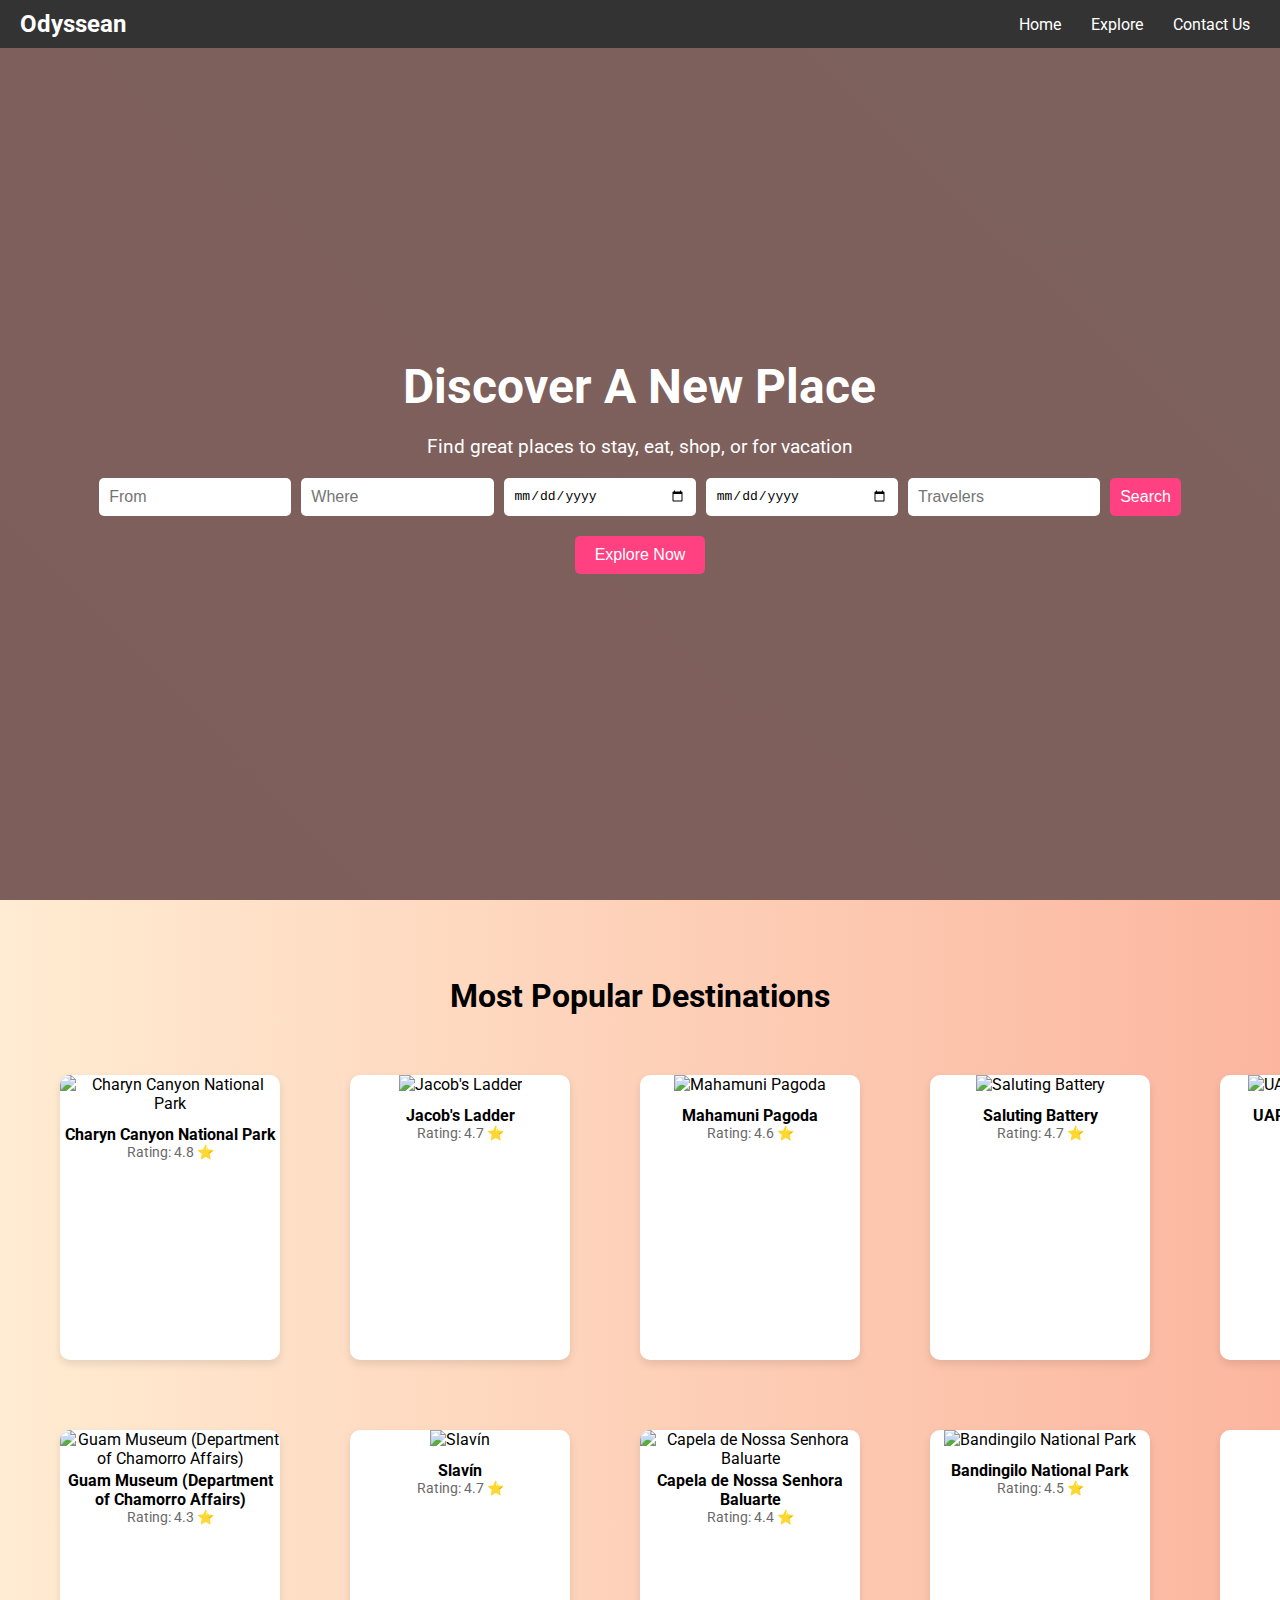
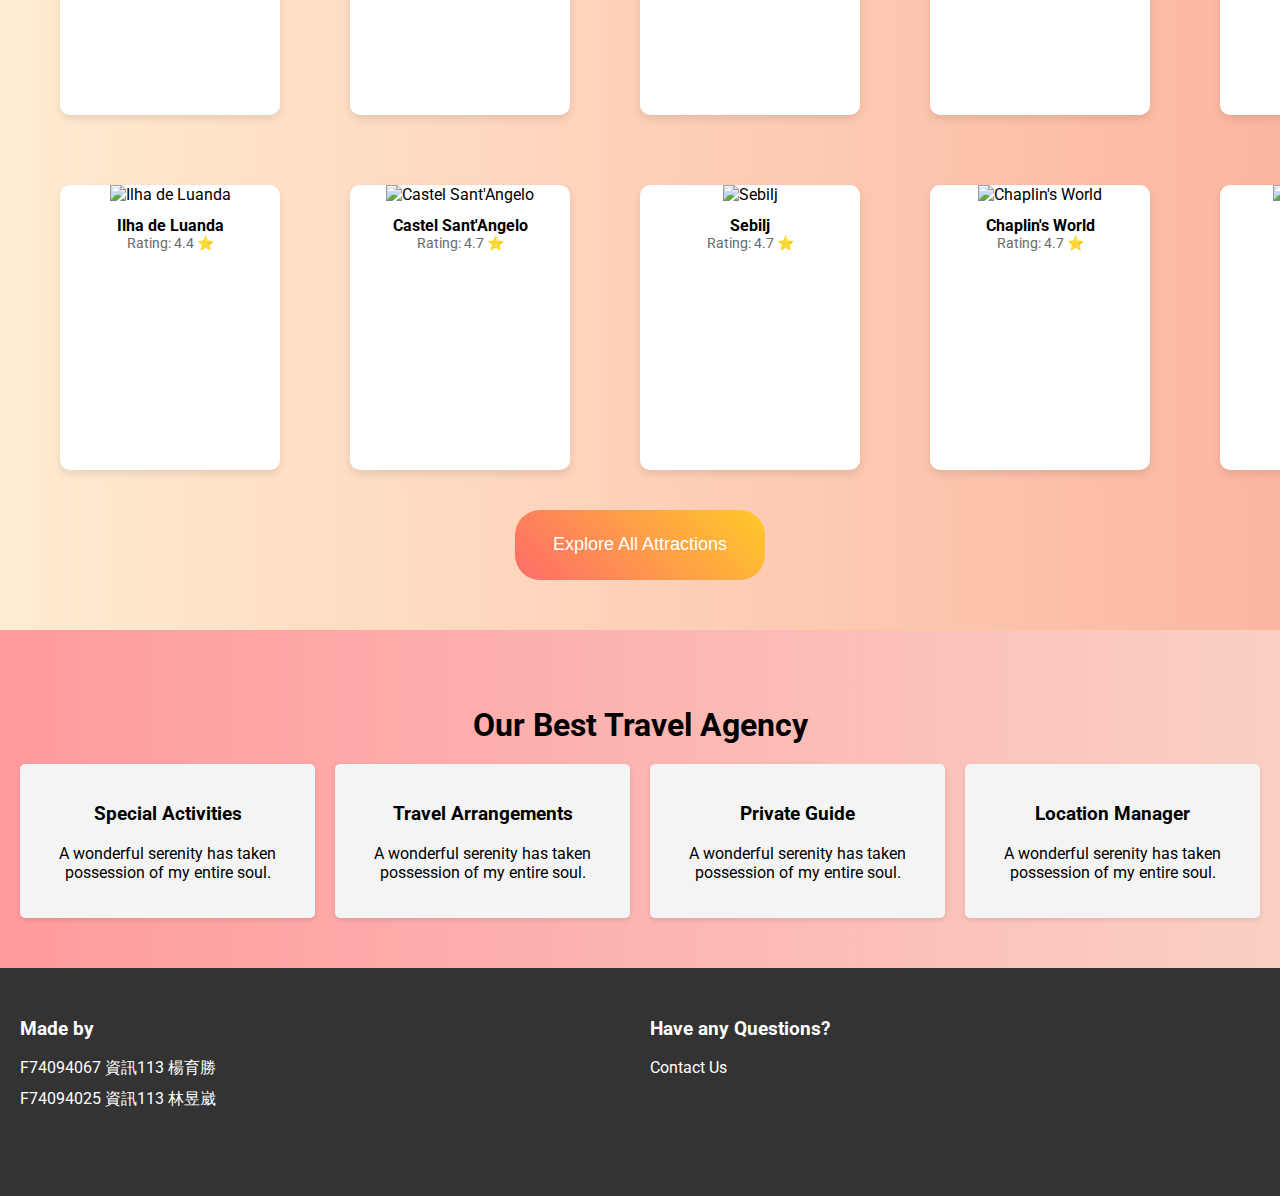
==== index.html @ 0c1cbe61 "docs: add earth.html" ====
<!DOCTYPE html>

<html lang="en">
    <head>
        <meta charset="UTF-8">
        <meta name="viewport" content="width=device-width, initial-scale=1.0">
        <title>Odyssean</title>
        <link rel="stylesheet" href="styles.css">
        <link href="https://fonts.googleapis.com/css2?family=Roboto:wght@400;700&display=swap" rel="stylesheet">
        <script src="data/attractions.js"></script>
    </head>
    <body>
        <!-- navigation bar -->
        <nav>
            <div class="logo">Odyssean</div>
            <ul>
                <li><a href="index.html">Home</a></li>
                <li><a href="explore.html">Explore</a></li>
                <li><a href="contact_us.html">Contact Us</a></li>
            </ul>
        </nav>

        <!-- hero -->
        <header class="hero" id="hero">
            <div class="hero-content">
                <h1>Discover A New Place</h1>
                <p id="quote">Find great places to stay, eat, shop, or for vacation</p>
                <div class="search-bar">
                    <input type="text" placeholder="From">
                    <input type="text" placeholder="Where">
                    <input type="date" placeholder="Check-in">
                    <input type="date" placeholder="Check-out">
                    <input type="number" placeholder="Travelers">
                    <button>Search</button>
                </div>
                <button class="cta-button">Explore Now</button>
            </div>
        </header>

        <!-- Most Popular Destinations -->
        <section id="popular-destinations" class="popular-destinations">
            <h2>Most Popular Destinations</h2>
            <table>
                <tr>
                    <td></td>
                    <td></td>
                    <td></td>
                    <td></td>
                    <td></td>
                </tr>
                <tr>
                    <td></td>
                    <td></td>
                    <td></td>
                    <td></td>
                    <td></td>
                </tr>
                <tr>
                    <td></td>
                    <td></td>
                    <td></td>
                    <td></td>
                    <td></td>
                </tr>
            </table>
            <button class="explore-button" onclick="window.location.href='earth.html'">Explore All Attractions</button>
        </section>

        <!-- 網站特色功能區 -->
        <section class="features">
            <h2>Our Best Travel Agency</h2>
            <div class="features-grid">
                <div class="feature">
                    <h3>Special Activities</h3>
                    <p>A wonderful serenity has taken possession of my entire soul.</p>
                </div>
                <div class="feature">
                    <h3>Travel Arrangements</h3>
                    <p>A wonderful serenity has taken possession of my entire soul.</p>
                </div>
                <div class="feature">
                    <h3>Private Guide</h3>
                    <p>A wonderful serenity has taken possession of my entire soul.</p>
                </div>
                <div class="feature">
                    <h3>Location Manager</h3>
                    <p>A wonderful serenity has taken possession of my entire soul.</p>
                </div>
            </div>
        </section>

        <!-- 頁尾 -->
        <footer>
            <div class="footer-grid">
                <div class="footer-section">
                    <h3>Made by</h3>
                    <ul>
                        <li>F74094067 資訊113 楊育勝</li>
                        <li>F74094025 資訊113 林昱崴</li>
                </div>
                <div class="footer-section">
                    <h3>Have any Questions?</h3>
                    <ul>
                        <li><a href="#">Contact Us</a></li>
                    </ul>
                </div>
            </div>
        </footer>

        <script src="app.js"></script>
    </body>
</html>
---- styles.css ----
body {
    font-family: 'Roboto', sans-serif;
    margin: 0;
    padding: 0;
    box-sizing: border-box;
    overflow-x: hidden;
    background: linear-gradient(45deg, #ff9a9e, #fad0c4);
    animation: gradient 3s ease infinite;
    background-size: 400% 400%;
}

nav {
    display: flex;
    justify-content: space-between;
    align-items: center;
    padding: 10px 20px;
    background-color: #333;
    position: fixed;
    width: 100%;
    top: 0;
    z-index: 1000;
    transition: background-color 0.3s, opacity 0.3s;
}

nav.scrolled {
    opacity: 0;
}

nav.scrolled.visible {
    opacity: 1;
}

nav .logo {
    color: #fff;
    font-size: 1.5em;
    font-weight: bold;
}

nav ul {
    padding-right: 50px;
    list-style: none;
    display: flex;
    gap: 20px;
    margin: 0;
}

nav ul li {
    padding-left: 10px; /* 新增的左邊內距 */
}

nav ul li a {
    color: #fff;
    text-decoration: none;
    transition: color 0.3s;
}

nav ul li a:hover {
    color: #ff4081;
}

nav .logo {
    color: #fff;
    font-size: 1.5em;
    font-weight: bold;
}

nav ul {
    list-style: none;
    display: flex;
    gap: 20px;
    margin: 0;
}

nav ul li {
    padding-left: 10px; /* 新增的左邊內距 */
}

nav ul li a {
    color: #fff;
    text-decoration: none;
    transition: color 0.3s;
}

nav ul li a:hover {
    color: #ff4081;
}

.hero {
    height: 100vh;
    display: flex;
    justify-content: center;
    align-items: center;
    text-align: center;
    color: #fff;
    position: relative;
    background: url('https://source.unsplash.com/1920x1080/?travel') no-repeat center center/cover;
    transition: opacity 0.5s;
}

.hero::before {
    content: '';
    position: absolute;
    top: 0;
    left: 0;
    width: 100%;
    height: 100%;
    background: rgba(0, 0, 0, 0.5);
}

.hero-content {
    position: relative;
    z-index: 1;
}

.hero h1 {
    font-size: 3em;
    margin-bottom: 10px;
    animation: fadeInDown 1s;
}

.hero p {
    font-size: 1.2em;
    margin-bottom: 20px;
    animation: fadeInDown 1.5s;
}

.search-bar {
    display: flex;
    gap: 10px;
    flex-wrap: wrap;
    justify-content: center;
    animation: fadeInUp 2s;
}

.search-bar input, .search-bar button {
    padding: 10px;
    font-size: 1em;
    border: none;
    border-radius: 5px;
}

.search-bar input {
    flex: 1;
    min-width: 120px;
}

.search-bar button {
    background-color: #ff4081;
    color: #fff;
    cursor: pointer;
}

.search-bar button:hover {
    background-color: #e03570;
}

.cta-button {
    padding: 10px 20px;
    font-size: 1em;
    background-color: #ff4081;
    color: #fff;
    border: none;
    border-radius: 5px;
    cursor: pointer;
    margin-top: 20px;
    animation: fadeInUp 2s;
}

.cta-button:hover {
    background-color: #e03570;
}

/* Start of popular-destinations */
.popular-destinations {
    padding: 50px 20px;
    text-align: center;
    background: linear-gradient(to right, #ffecd2 0%, #fcb69f 100%);
    animation: fadeInUp 2s;
}

.popular-destinations h2 {
    font-size: 2em;
    margin-bottom: 20px;
}

.destinations-grid {
    display: grid;
    grid-template-columns: repeat(auto-fit, minmax(300px, 1fr));
    gap: 20px;
}

.popular-destinations table {
    margin-left: auto;
    margin-right: auto;
    width: 80%;
    border-collapse: separate;
    border-spacing: 10px;
}
.popular-destinations th, td {
    padding: 30px;
}
.card {
    width: 220px;
    height: 285px;
    background-color: #fff;
    border-radius: 10px;
    overflow: hidden;
    box-shadow: 0 4px 8px rgba(0,0,0,0.1);
    transition: transform 0.2s;
}
.card:hover {
    transform: translateY(-5px);
}
.card img {
    width: 220px;
    height: 220px;
    object-fit: cover;
}
.card-body {
    text-align: center;
    height: 60px;
    display: flex;
    flex-direction: column;
    justify-content: center;
}
.card-title {
    font-size: 16px;
    font-weight: bold;
    overflow: hidden;
}
.card-score {
    font-size: 14px;
    color: #696969;
}

.explore-button {
    background: linear-gradient(45deg, #ff6b6b, #ffca28);
    height: 70px;
    width: 250px;
    color: white;
    padding: 10px 20px;
    font-size: 18px;
    border: none;
    border-radius: 25px;
    cursor: pointer;
    transition: background 0.3s ease-in-out;
}

.explore-button:hover {
    background: linear-gradient(45deg, #ff6b6b, #ffca28);
    transform: scale(1.1);
}

/* End of popular-destinations */

.features {
    padding: 50px 20px;
    text-align: center;
    background: linear-gradient(to right, #ff9a9e 0%, #fad0c4 100%);
    animation: fadeInUp 2s;
}

.features h2 {
    font-size: 2em;
    margin-bottom: 20px;
}

.features-grid {
    display: grid;
    grid-template-columns: repeat(auto-fit, minmax(250px, 1fr));
    gap: 20px;
}

.feature {
    padding: 20px;
    background: #f4f4f4;
    border-radius: 5px;
    box-shadow: 0 2px 5px rgba(0, 0, 0, 0.1);
}

footer {
    padding: 50px 20px;
    background-color: #333;
    color: #fff;
    text-align: center;
}

.footer-grid {
    display: grid;
    grid-template-columns: repeat(auto-fit, minmax(200px, 1fr));
    gap: 20px;
    margin-bottom: 20px;
}

.footer-section {
    text-align: left;
}

.footer-section h3 {
    margin-top: 0;
}

.footer-section ul {
    list-style: none;
    padding: 0;
}

.footer-section ul li {
    margin: 10px 0;
}

.footer-section ul li a {
    color: #fff;
    text-decoration: none;
}

.footer-section ul li a:hover {
    text-decoration: underline;
}

@keyframes fadeInDown {
    from {
        opacity: 0;
        transform: translateY(-20px);
    }
    to {
        opacity: 1;
        transform: translateY(0);
    }
}

@keyframes fadeInUp {
    from {
        opacity: 0;
        transform: translateY(20px);
    }
    to {
        opacity: 1;
        transform: translateY(0);
    }
}
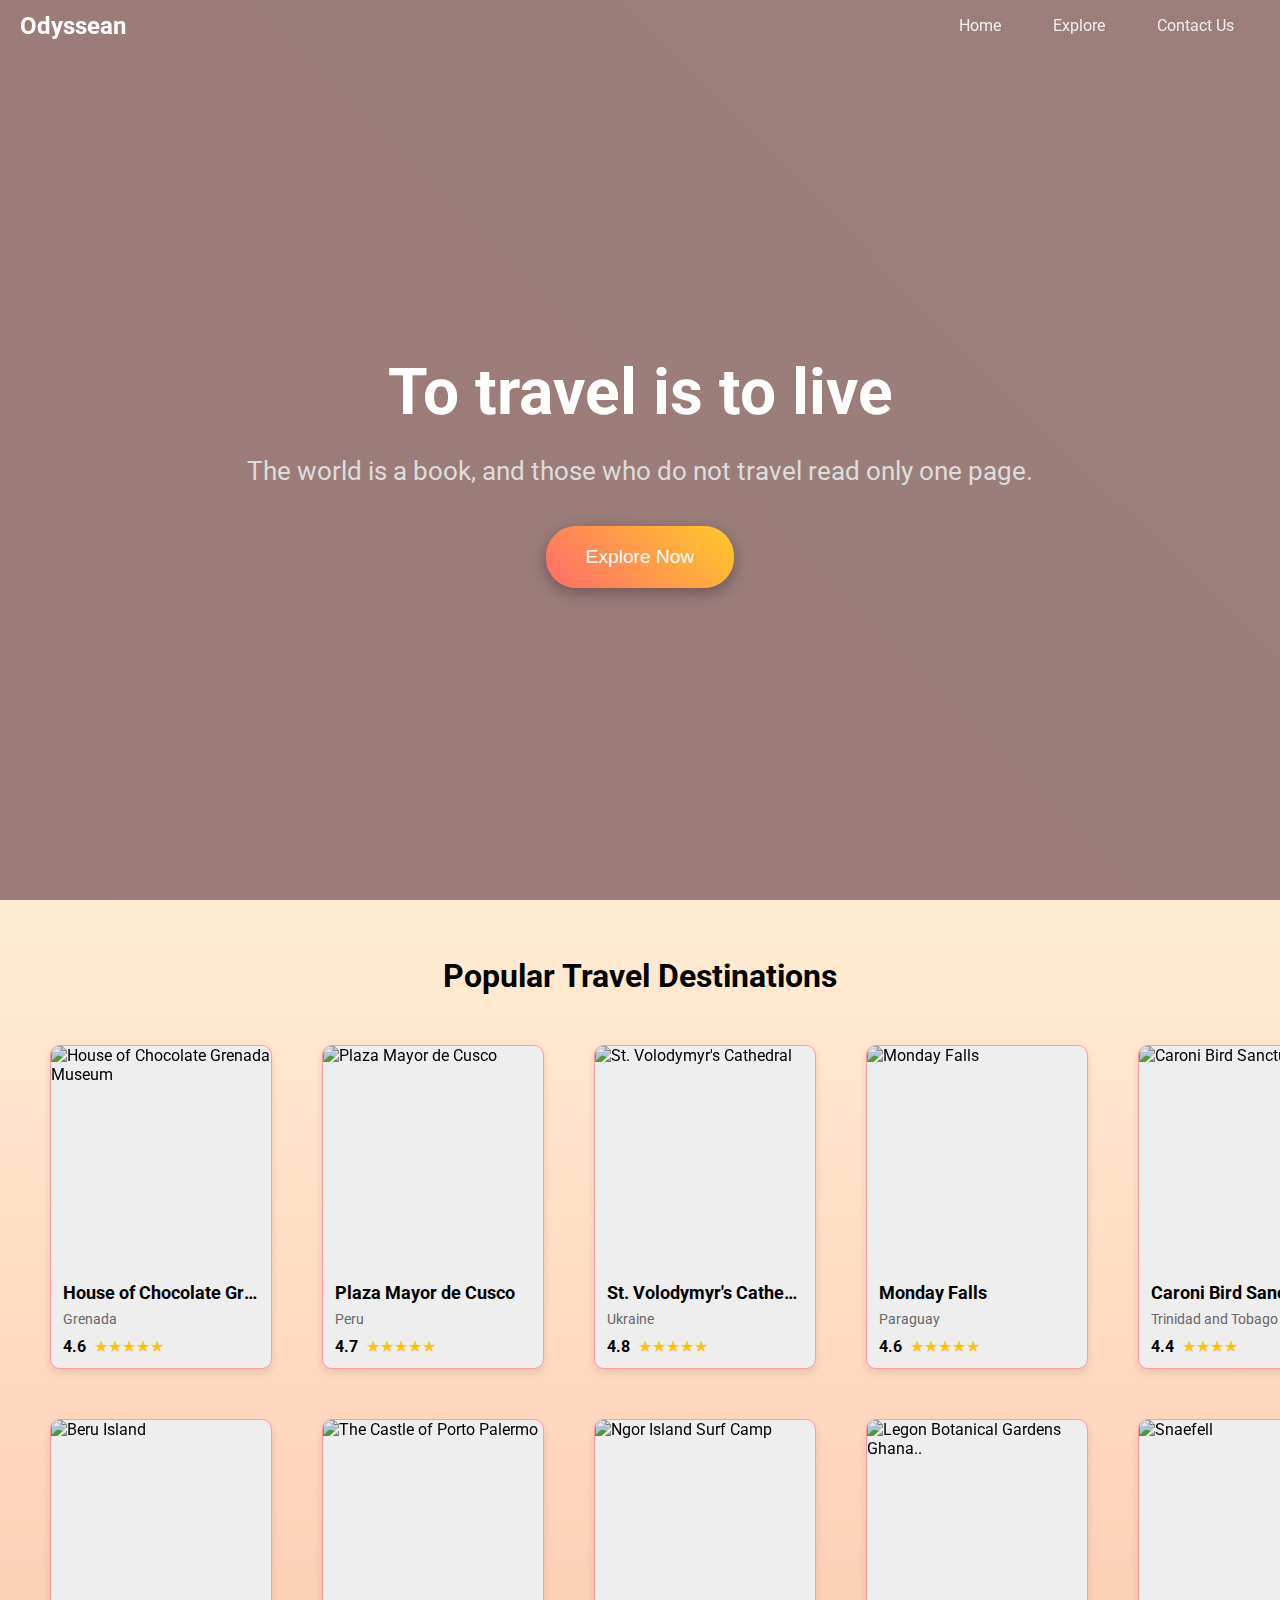
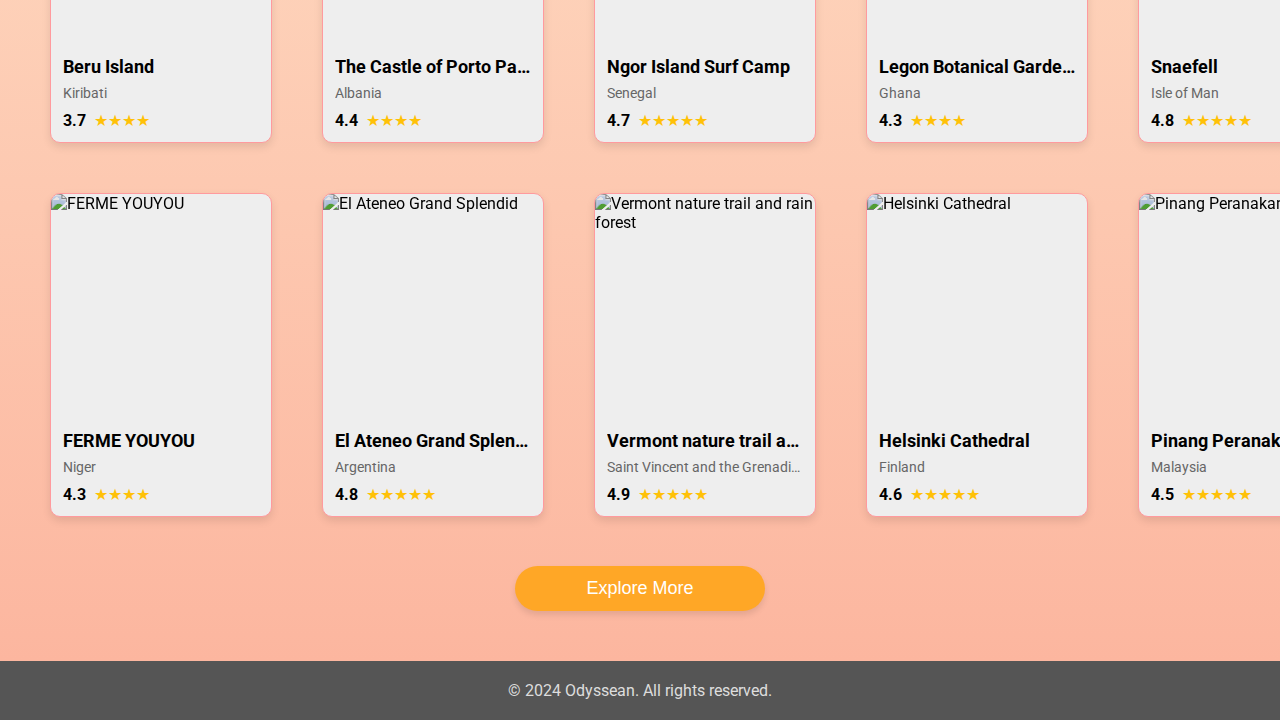
==== commit b5253275: "feat: custom changes" ====
--- a/index.html
+++ b/index.html
@@ -5,14 +5,15 @@
         <meta charset="UTF-8">
         <meta name="viewport" content="width=device-width, initial-scale=1.0">
         <title>Odyssean</title>
-        <link rel="stylesheet" href="styles.css">
+        <link rel="stylesheet" href="index_styles.css">
         <link href="https://fonts.googleapis.com/css2?family=Roboto:wght@400;700&display=swap" rel="stylesheet">
+        <!-- Load the attractions of each country -->
         <script src="data/attractions.js"></script>
     </head>
     <body>
         <!-- navigation bar -->
         <nav>
-            <div class="logo">Odyssean</div>
+            <a href="index.html" class="logo"> Odyssean</a>
             <ul>
                 <li><a href="index.html">Home</a></li>
                 <li><a href="explore.html">Explore</a></li>
@@ -23,23 +24,15 @@
         <!-- hero -->
         <header class="hero" id="hero">
             <div class="hero-content">
-                <h1>Discover A New Place</h1>
+                <h1 id="hero-text">To travel is to live</h1>
                 <p id="quote">Find great places to stay, eat, shop, or for vacation</p>
-                <div class="search-bar">
-                    <input type="text" placeholder="From">
-                    <input type="text" placeholder="Where">
-                    <input type="date" placeholder="Check-in">
-                    <input type="date" placeholder="Check-out">
-                    <input type="number" placeholder="Travelers">
-                    <button>Search</button>
-                </div>
                 <button class="cta-button">Explore Now</button>
             </div>
         </header>
 
-        <!-- Most Popular Destinations -->
+        <!-- Popular Travel Destinations -->
         <section id="popular-destinations" class="popular-destinations">
-            <h2>Most Popular Destinations</h2>
+            <h2>Popular Travel Destinations</h2>
             <table>
                 <tr>
                     <td></td>
@@ -63,11 +56,12 @@
                     <td></td>
                 </tr>
             </table>
-            <button class="explore-button" onclick="window.location.href='earth.html'">Explore All Attractions</button>
+            <br>
+            <button class="explore-button" onclick="window.location.href='earth.html'">Explore More</button>
         </section>
 
-        <!-- 網站特色功能區 -->
-        <section class="features">
+        <!-- Features -->
+        <!-- <section class="features">
             <h2>Our Best Travel Agency</h2>
             <div class="features-grid">
                 <div class="feature">
@@ -87,26 +81,12 @@
                     <p>A wonderful serenity has taken possession of my entire soul.</p>
                 </div>
             </div>
-        </section>
+        </section> -->
 
-        <!-- 頁尾 -->
+        <!-- footer -->
         <footer>
-            <div class="footer-grid">
-                <div class="footer-section">
-                    <h3>Made by</h3>
-                    <ul>
-                        <li>F74094067 資訊113 楊育勝</li>
-                        <li>F74094025 資訊113 林昱崴</li>
-                </div>
-                <div class="footer-section">
-                    <h3>Have any Questions?</h3>
-                    <ul>
-                        <li><a href="#">Contact Us</a></li>
-                    </ul>
-                </div>
-            </div>
+            <p>&copy; 2024 Odyssean. All rights reserved.</p>
         </footer>
-
-        <script src="app.js"></script>
+        <script src="index_scripts.js"></script>
     </body>
 </html>
--- a/index_styles.css
+++ b/index_styles.css
@@ -0,0 +1,299 @@
+body {
+    font-family: 'Roboto', sans-serif;
+    margin: 0;
+    padding: 0;
+    box-sizing: border-box;
+    /* overflow-x: auto; */
+    background: linear-gradient(45deg, #ff9a9e, #fad0c4);
+    animation: gradient 3s ease infinite;
+    background-size: 400% 400%;
+}
+
+/* Navagation bar */
+nav {
+    display: flex;
+    justify-content: space-between;
+    align-items: center;
+    padding: 8px 20px;
+    background-color: transparent;
+    position: fixed;
+    width: 100%;
+    top: 0;
+    z-index: 1000;
+}
+nav.scrolled {
+    background-color: #444;
+    opacity: 0.9;
+}
+nav .logo {
+    color: #FFF;
+    font-size: 1.5em;
+    font-weight: bold;
+    text-decoration: none;
+}
+nav ul {
+    padding-right: 50px;
+    list-style: none;
+    display: flex;
+    gap: 20px;
+    margin: 0;
+}
+nav ul li {
+    position: relative;
+    display: flex;
+    align-items: center;
+}
+nav ul li a {
+    color: #eee;
+    text-decoration: none;
+    transition: color 0.3s;
+    padding: 8px 16px;
+    flex: 1;
+}
+nav ul li a::before {
+    content: "";
+    position: absolute;
+    top: 0; left: 0; right: 0; bottom: 0;
+    height: 100%;
+    background-color: rgba(255, 255, 255, 0.2);
+    border-radius: 20px;
+    opacity: 0;
+    transition: opacity 0.3s;
+}
+nav ul li a:hover::before {
+    opacity: 1;
+}
+
+
+/* Hero view */
+.hero {
+    height: 100vh;
+    display: flex;
+    justify-content: center;
+    align-items: center;
+    text-align: center;
+    color: #fff;
+    position: relative;
+    background: url('https://source.unsplash.com/1920x1080/?travel') no-repeat center center/cover;
+    transition: opacity 0.5s;
+}
+.hero::before {
+    content: '';
+    position: absolute;
+    top: 0; left: 0; width: 100%; height: 100%;
+    background: rgba(60, 60, 60, 0.5);
+}
+.hero-content {
+    position: relative;
+    z-index: 1;
+}
+.hero h1 {
+    color: #fff;
+    font-size: 4em;
+    margin-bottom: 10px;
+    animation: fadeInDown 1s;
+}
+.hero p {
+    color: #ddd;
+    font-size: 1.6em;
+    margin-bottom: 20px;
+    animation: fadeInDown 1.5s;
+}
+.cta-button {
+    padding: 20px 40px;
+    font-size: 1.2em;
+    background: linear-gradient(45deg, #ff6b6b, #ffca28);
+    color: #fff;
+    border: none;
+    border-radius: 30px;
+    cursor: pointer;
+    margin-top: 20px;
+    animation: fadeInUp 2s;
+    box-shadow: 0 5px 15px rgba(0, 0, 0, 0.3);
+    transition: transform 0.3s;
+}
+.cta-button:hover {
+    transform: translateY(-5px);
+    box-shadow: 0 10px 20px rgba(0, 0, 0, 0.4);
+}
+
+
+
+/* Start of popular-destinations */
+.popular-destinations {
+    padding: 30px 20px 50px;
+    text-align: center;
+    background: linear-gradient(to bottom, #ffecd2 0%, #fcb69f 100%);
+    animation: fadeInUp 2s;
+}
+.popular-destinations h2 {
+    font-size: 2em;
+    margin-bottom: 20px;
+}
+.popular-destinations table {
+    margin-left: auto;
+    margin-right: auto;
+    width: 80%;
+    border-collapse: separate;
+    border-spacing: 10px;
+    text-align: left;
+}
+.popular-destinations th, td {
+    padding: 20px;
+}
+
+
+/* card */
+.card {
+    width: 220px;
+    background-color: #eeeeee;
+    border: 1px solid #ff9a9e;
+    border-radius: 10px;
+    box-shadow: 0 4px 8px rgba(0,0,0,0.1);
+    transition: transform 0.2s, box-shadow 0.2s;
+    overflow: hidden;
+}
+.card:hover img {
+    filter: brightness(110%);
+}
+.card:hover {
+    transform: scale(1.05);
+    box-shadow: 0 8px 16px rgba(0,0,0,0.2);
+}
+.card-image {
+  position: relative;
+  padding-bottom: 100%;
+  height: 0;
+  overflow: hidden;
+}
+.card-image img {
+    position: absolute;
+    top: 0; left: 0;
+    width: 100%;
+    height: 100%;
+    object-fit: cover;
+    filter: brightness(90%);
+    transition: filter 0.2s;
+}
+.card-content {
+    padding: 12px;
+    margin: 0;
+    height: calc(400px - 60% - 24px);
+    display: flex;
+    flex-direction: column;
+}
+.card-title {
+  font-size: 18px;
+  font-weight: bold;
+  margin: 4px 0px;
+  white-space: nowrap;
+  overflow: hidden;
+  text-overflow: ellipsis;
+}
+.card-location {
+  font-size: 14px;
+  color: #666;
+  margin: 4px 0px 10px;
+  white-space: nowrap;
+  overflow: hidden;
+  text-overflow: ellipsis;
+}
+.card-rating {
+  display: flex;
+  align-items: center;
+}
+.rating-score {
+  font-size: 16px;
+  font-weight: bold;
+  margin-right: 8px;
+}
+.rating-stars {
+  font-size: 16px;
+  color: #ffc107;
+}
+
+.explore-button {
+    background: #ffa726;
+    height: 45px;
+    width: 250px;
+    color: white;
+    padding: 10px 20px;
+    font-size: 18px;
+    border: none;
+    border-radius: 30px;
+    cursor: pointer;
+    box-shadow: 0 4px 6px rgba(0, 0, 0, 0.1);
+    transition: background 0.3s ease-in-out, box-shadow 0.3s ease-in-out, transform 0.3s ease-in-out;
+}
+.explore-button:hover {
+    background: #ff7043;
+    box-shadow: 0 8px 12px rgba(0, 0, 0, 0.2);
+    transform: translateY(-3px);
+}
+
+/* end of popular-destinations */
+
+
+
+.features {
+    padding: 50px 20px;
+    text-align: center;
+    background: linear-gradient(to right, #ff9a9e 0%, #fad0c4 100%);
+    animation: fadeInUp 2s;
+}
+
+.features h2 {
+    font-size: 2em;
+    margin-bottom: 20px;
+}
+
+.features-grid {
+    display: grid;
+    grid-template-columns: repeat(auto-fit, minmax(250px, 1fr));
+    gap: 20px;
+}
+
+.feature {
+    padding: 20px;
+    background: #f4f4f4;
+    border-radius: 5px;
+    box-shadow: 0 2px 5px rgba(0, 0, 0, 0.1);
+}
+
+footer {
+    text-align: center;
+    padding: 20px;
+    background: #555;
+    /* width: 100%; */
+    bottom: 0;
+}
+
+footer p {
+    margin: 0;
+    font-size: 1em;
+    color: #ddd;
+}
+
+
+/* Animation */
+@keyframes fadeInDown {
+    from {
+        opacity: 0;
+        transform: translateY(-20px);
+    }
+    to {
+        opacity: 1;
+        transform: translateY(0);
+    }
+}
+
+@keyframes fadeInUp {
+    from {
+        opacity: 0;
+        transform: translateY(20px);
+    }
+    to {
+        opacity: 1;
+        transform: translateY(0);
+    }
+}
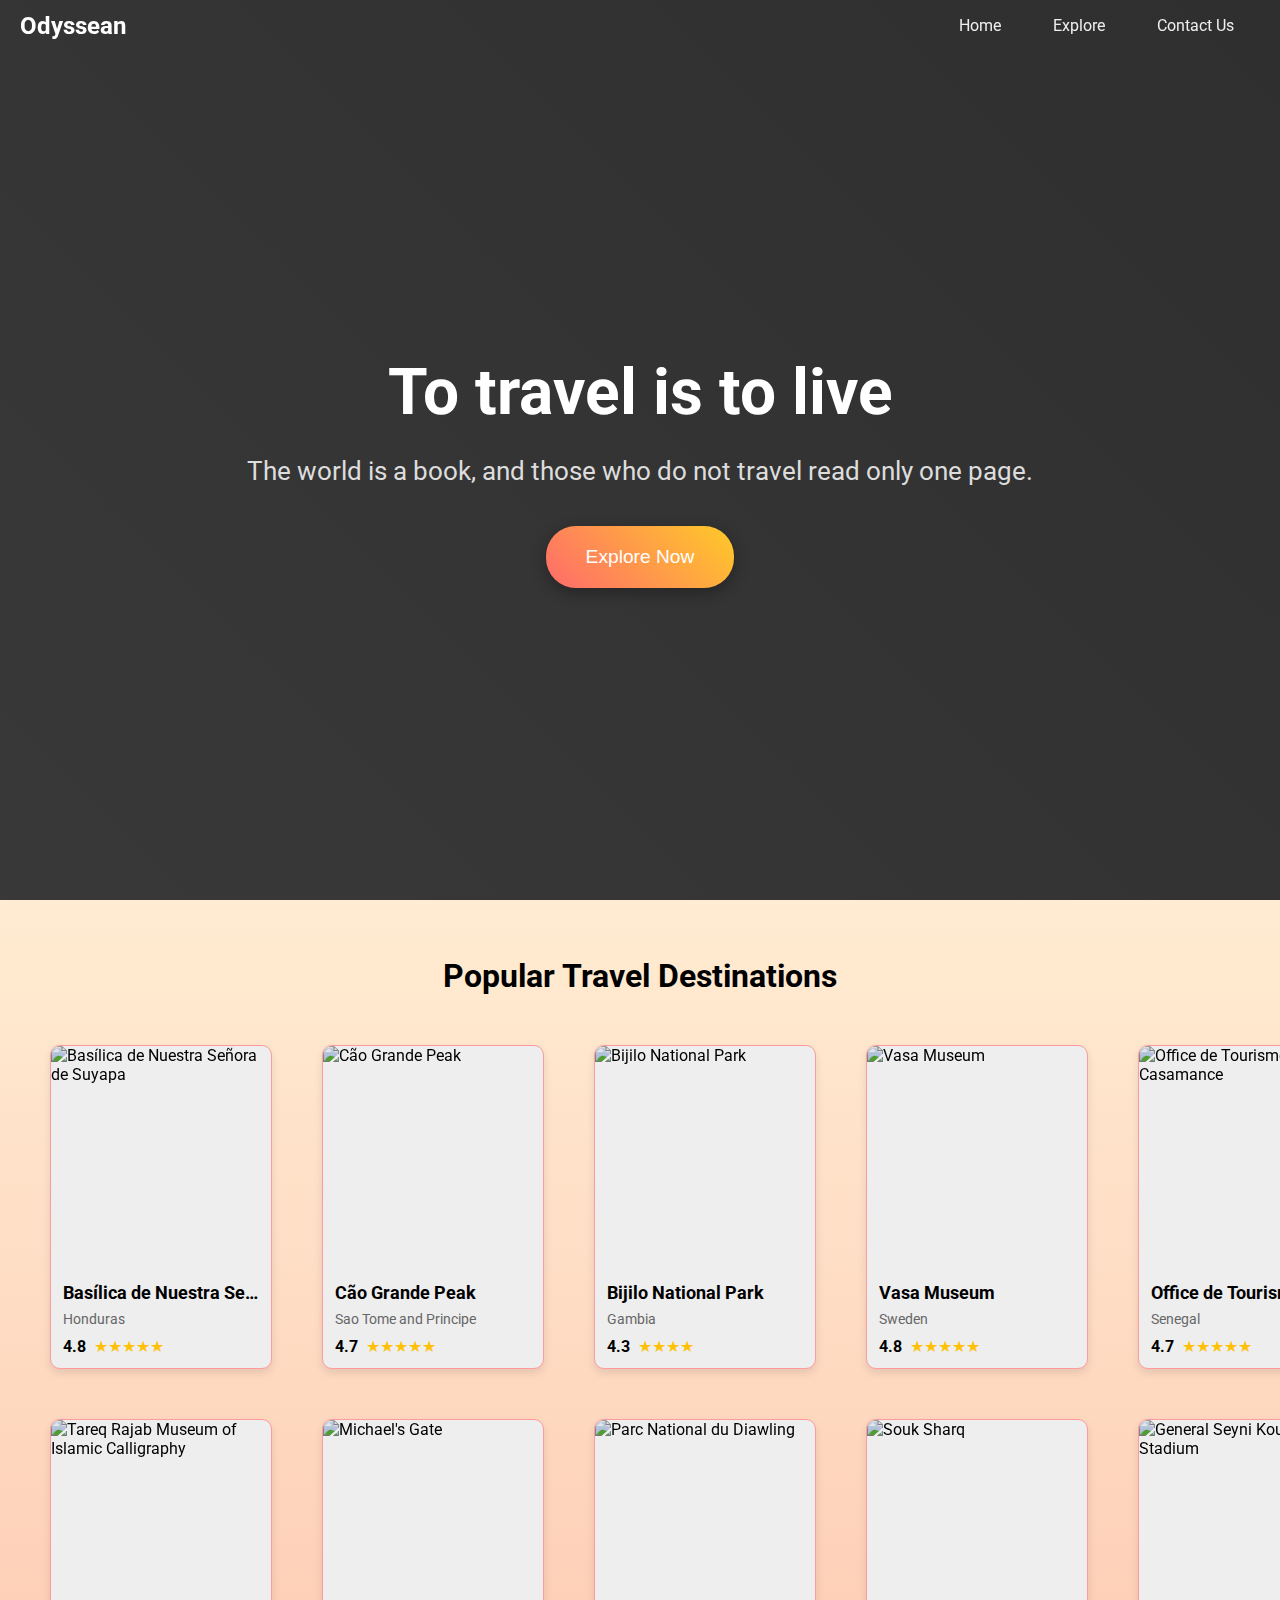
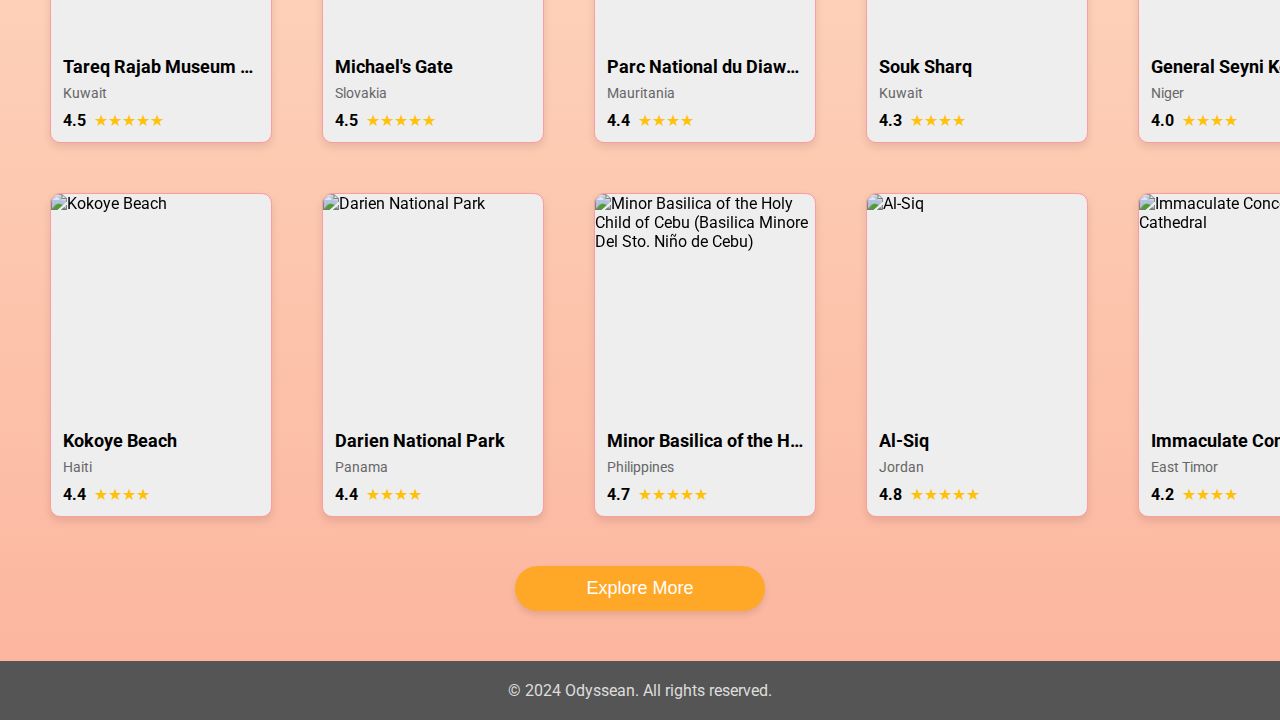
==== commit b18c6d47: "feat: update" ====
--- a/index.html
+++ b/index.html
@@ -5,88 +5,77 @@
         <meta charset="UTF-8">
         <meta name="viewport" content="width=device-width, initial-scale=1.0">
         <title>Odyssean</title>
-        <link rel="stylesheet" href="index_styles.css">
+        <link rel="stylesheet" href="css/hero_view.css">
+        <link rel="stylesheet" href="css/card.css">
+        <link rel="stylesheet" href="css/index_styles.css">
         <link href="https://fonts.googleapis.com/css2?family=Roboto:wght@400;700&display=swap" rel="stylesheet">
         <!-- Load the attractions of each country -->
         <script src="data/attractions.js"></script>
     </head>
     <body>
-        <!-- navigation bar -->
-        <nav>
-            <a href="index.html" class="logo"> Odyssean</a>
-            <ul>
-                <li><a href="index.html">Home</a></li>
-                <li><a href="explore.html">Explore</a></li>
-                <li><a href="contact_us.html">Contact Us</a></li>
-            </ul>
-        </nav>
+        <div id="page-container">
+            <!-- navigation bar -->
+            <nav>
+                <a href="index.html" class="logo"> Odyssean</a>
+                <ul>
+                    <li><a href="index.html">Home</a></li>
+                    <li><a href="explore.html">Explore</a></li>
+                    <li><a href="contact_us.html">Contact Us</a></li>
+                </ul>
+            </nav>
 
-        <!-- hero -->
-        <header class="hero" id="hero">
-            <div class="hero-content">
-                <h1 id="hero-text">To travel is to live</h1>
-                <p id="quote">Find great places to stay, eat, shop, or for vacation</p>
-                <button class="cta-button">Explore Now</button>
-            </div>
-        </header>
+            <!-- hero -->
+            <header class="hero" id="hero">
+                <div class="hero-content">
+                    <h1 id="hero-text">To travel is to live</h1>
+                    <p id="quote">Find great places to stay, eat, shop, or for vacation</p>
+                    <button class="cta-button" onclick="window.location.href='explore.html'">
+                        Explore Now
+                    </button>
+                </div>
+            </header>
 
-        <!-- Popular Travel Destinations -->
-        <section id="popular-destinations" class="popular-destinations">
-            <h2>Popular Travel Destinations</h2>
-            <table>
-                <tr>
-                    <td></td>
-                    <td></td>
-                    <td></td>
-                    <td></td>
-                    <td></td>
-                </tr>
-                <tr>
-                    <td></td>
-                    <td></td>
-                    <td></td>
-                    <td></td>
-                    <td></td>
-                </tr>
-                <tr>
-                    <td></td>
-                    <td></td>
-                    <td></td>
-                    <td></td>
-                    <td></td>
-                </tr>
-            </table>
-            <br>
-            <button class="explore-button" onclick="window.location.href='earth.html'">Explore More</button>
-        </section>
+            <!-- Popular Travel Destinations -->
+            <section id="popular-destinations" class="popular-destinations">
+                <div>
+                    <h2>Popular Travel Destinations</h2>
+                    <table>
+                        <tr>
+                            <td></td>
+                            <td></td>
+                            <td></td>
+                            <td></td>
+                            <td></td>
+                        </tr>
+                        <tr>
+                            <td></td>
+                            <td></td>
+                            <td></td>
+                            <td></td>
+                            <td></td>
+                        </tr>
+                        <tr>
+                            <td></td>
+                            <td></td>
+                            <td></td>
+                            <td></td>
+                            <td></td>
+                        </tr>
+                    </table>
+                    <br>
+                    <button class="explore-button" onclick="window.location.href='explore.html'">
+                        Explore More
+                    </button>
+                </div>
+            </section>
 
-        <!-- Features -->
-        <!-- <section class="features">
-            <h2>Our Best Travel Agency</h2>
-            <div class="features-grid">
-                <div class="feature">
-                    <h3>Special Activities</h3>
-                    <p>A wonderful serenity has taken possession of my entire soul.</p>
-                </div>
-                <div class="feature">
-                    <h3>Travel Arrangements</h3>
-                    <p>A wonderful serenity has taken possession of my entire soul.</p>
-                </div>
-                <div class="feature">
-                    <h3>Private Guide</h3>
-                    <p>A wonderful serenity has taken possession of my entire soul.</p>
-                </div>
-                <div class="feature">
-                    <h3>Location Manager</h3>
-                    <p>A wonderful serenity has taken possession of my entire soul.</p>
-                </div>
-            </div>
-        </section> -->
+            <!-- footer -->
+            <footer>
+                <p>&copy; 2024 Odyssean. All rights reserved.</p>
+            </footer>
+        </div>
 
-        <!-- footer -->
-        <footer>
-            <p>&copy; 2024 Odyssean. All rights reserved.</p>
-        </footer>
-        <script src="index_scripts.js"></script>
+
+        <script src="javascript/index_scripts.js"></script>
     </body>
 </html>
--- a/css/hero_view.css
+++ b/css/hero_view.css
@@ -0,0 +1,100 @@
+body {
+    font-family: 'Roboto', sans-serif;
+    margin: 0;
+    padding: 0;
+    box-sizing: border-box;
+    background: linear-gradient(45deg, gray, black);
+    animation: gradient 3s ease infinite;
+    background-size: 400% 400%;
+}
+
+
+/* Navagation bar */
+nav {
+    display: flex;
+    justify-content: space-between;
+    align-items: center;
+    padding: 8px 20px;
+    background-color: transparent;
+    position: fixed;
+    width: 100%;
+    top: 0;
+    z-index: 1000;
+}
+nav.scrolled {
+    background-color: #444;
+    opacity: 0.9;
+}
+nav .logo {
+    color: #FFF;
+    font-size: 1.5em;
+    font-weight: bold;
+    text-decoration: none;
+}
+nav ul {
+    padding-right: 50px;
+    list-style: none;
+    display: flex;
+    gap: 20px;
+    margin: 0;
+}
+nav ul li {
+    position: relative;
+    display: flex;
+    align-items: center;
+}
+nav ul li a {
+    color: #eee;
+    text-decoration: none;
+    transition: color 0.3s;
+    padding: 8px 16px;
+    flex: 1;
+}
+nav ul li a::before {
+    content: "";
+    position: absolute;
+    top: 0; left: 0; right: 0; bottom: 0;
+    height: 100%;
+    background-color: rgba(255, 255, 255, 0.2);
+    border-radius: 20px;
+    opacity: 0;
+    transition: opacity 0.3s;
+}
+nav ul li a:hover::before {
+    opacity: 1;
+}
+
+
+/* Hero view */
+.hero {
+    height: 100vh;
+    display: flex;
+    justify-content: center;
+    align-items: center;
+    text-align: center;
+    color: #fff;
+    position: relative;
+    background: url('https://source.unsplash.com/1920x1080/?travel') no-repeat center center/cover;
+    transition: opacity 0.5s;
+}
+.hero::before {
+    content: '';
+    position: absolute;
+    top: 0; left: 0; width: 100%; height: 100%;
+    background: rgba(60, 60, 60, 0.5);
+}
+.hero-content {
+    position: relative;
+    z-index: 1;
+}
+
+
+/* Animation keyframes */
+@keyframes fadeInOutDelay {
+    0% { opacity: 0; }
+    20% { opacity: 0; }
+    100% { opacity: 1; }
+}
+#page-container {
+    animation: fadeInOutDelay 1s ease-in-out;
+}--- a/css/card.css
+++ b/css/card.css
@@ -0,0 +1,68 @@
+/* card */
+.card {
+    width: 220px;
+    background-color: #eeeeee;
+    border: 1px solid #ff9a9e;
+    border-radius: 10px;
+    box-shadow: 0 4px 8px rgba(0,0,0,0.1);
+    transition: transform 0.2s, box-shadow 0.2s;
+    overflow: hidden;
+}
+.card:hover img {
+    filter: brightness(110%);
+}
+.card:hover {
+    transform: scale(1.05);
+    box-shadow: 0 8px 16px rgba(0,0,0,0.2);
+}
+.card-image {
+    position: relative;
+    padding-bottom: 100%;
+    height: 0;
+    overflow: hidden;
+}
+.card-image img {
+    position: absolute;
+    top: 0; left: 0;
+    width: 100%;
+    height: 100%;
+    object-fit: cover;
+    filter: brightness(90%);
+    transition: filter 0.2s;
+}
+.card-content {
+    padding: 12px;
+    margin: 0;
+    height: calc(400px - 60% - 24px);
+    display: flex;
+    flex-direction: column;
+}
+.card-title {
+    font-size: 18px;
+    font-weight: bold;
+    margin: 4px 0px;
+    white-space: nowrap;
+    overflow: hidden;
+    text-overflow: ellipsis;
+}
+.card-location {
+    font-size: 14px;
+    color: #666;
+    margin: 4px 0px 10px;
+    white-space: nowrap;
+    overflow: hidden;
+    text-overflow: ellipsis;
+}
+.card-rating {
+    display: flex;
+    align-items: center;
+}
+.rating-score {
+    font-size: 16px;
+    font-weight: bold;
+    margin-right: 8px;
+}
+.rating-stars {
+    font-size: 16px;
+    color: #ffc107;
+}--- a/css/index_styles.css
+++ b/css/index_styles.css
@@ -0,0 +1,111 @@
+.hero h1 {
+    color: #fff;
+    font-size: 4em;
+    margin-bottom: 10px;
+    animation: fadeInDown 2s;
+}
+.hero p {
+    color: #ddd;
+    font-size: 1.6em;
+    margin-bottom: 20px;
+    animation: fadeInDown 2.5s;
+}
+.cta-button {
+    padding: 20px 40px;
+    font-size: 1.2em;
+    background: linear-gradient(45deg, #ff6b6b, #ffca28);
+    color: #fff;
+    border: none;
+    border-radius: 30px;
+    cursor: pointer;
+    margin-top: 20px;
+    animation: fadeInUp 3s;
+    box-shadow: 0 5px 15px rgba(0, 0, 0, 0.3);
+    transition: transform 0.3s;
+}
+.cta-button:hover {
+    transform: translateY(-5px);
+    box-shadow: 0 10px 20px rgba(0, 0, 0, 0.4);
+}
+
+
+/* Start of popular-destinations */
+.popular-destinations {
+    padding: 30px 20px 50px;
+    text-align: center;
+    background: linear-gradient(to bottom, #ffecd2 0%, #fcb69f 100%);
+    animation: fadeInUp 3s;
+}
+.popular-destinations h2 {
+    font-size: 2em;
+    margin-bottom: 20px;
+}
+.popular-destinations table {
+    margin-left: auto;
+    margin-right: auto;
+    width: 80%;
+    border-collapse: separate;
+    border-spacing: 10px;
+    text-align: left;
+}
+.popular-destinations th, td {
+    padding: 20px;
+}
+
+
+
+.explore-button {
+    background: #ffa726;
+    height: 45px;
+    width: 250px;
+    color: white;
+    padding: 10px 20px;
+    font-size: 18px;
+    border: none;
+    border-radius: 30px;
+    cursor: pointer;
+    box-shadow: 0 4px 6px rgba(0, 0, 0, 0.1);
+    transition: background 0.3s ease-in-out, box-shadow 0.3s ease-in-out, transform 0.3s ease-in-out;
+}
+.explore-button:hover {
+    background: #ff7043;
+    box-shadow: 0 8px 12px rgba(0, 0, 0, 0.2);
+    transform: translateY(-3px);
+}
+
+
+footer {
+    text-align: center;
+    padding: 20px;
+    background: #555;
+    bottom: 0;
+}
+footer p {
+    margin: 0;
+    font-size: 1em;
+    color: #ddd;
+}
+
+
+/* Animation */
+@keyframes fadeInDown {
+    from {
+        opacity: 0;
+        transform: translateY(-20px);
+    }
+    to {
+        opacity: 1;
+        transform: translateY(0);
+    }
+}
+
+@keyframes fadeInUp {
+    from {
+        opacity: 0;
+        transform: translateY(20px);
+    }
+    to {
+        opacity: 1;
+        transform: translateY(0);
+    }
+}
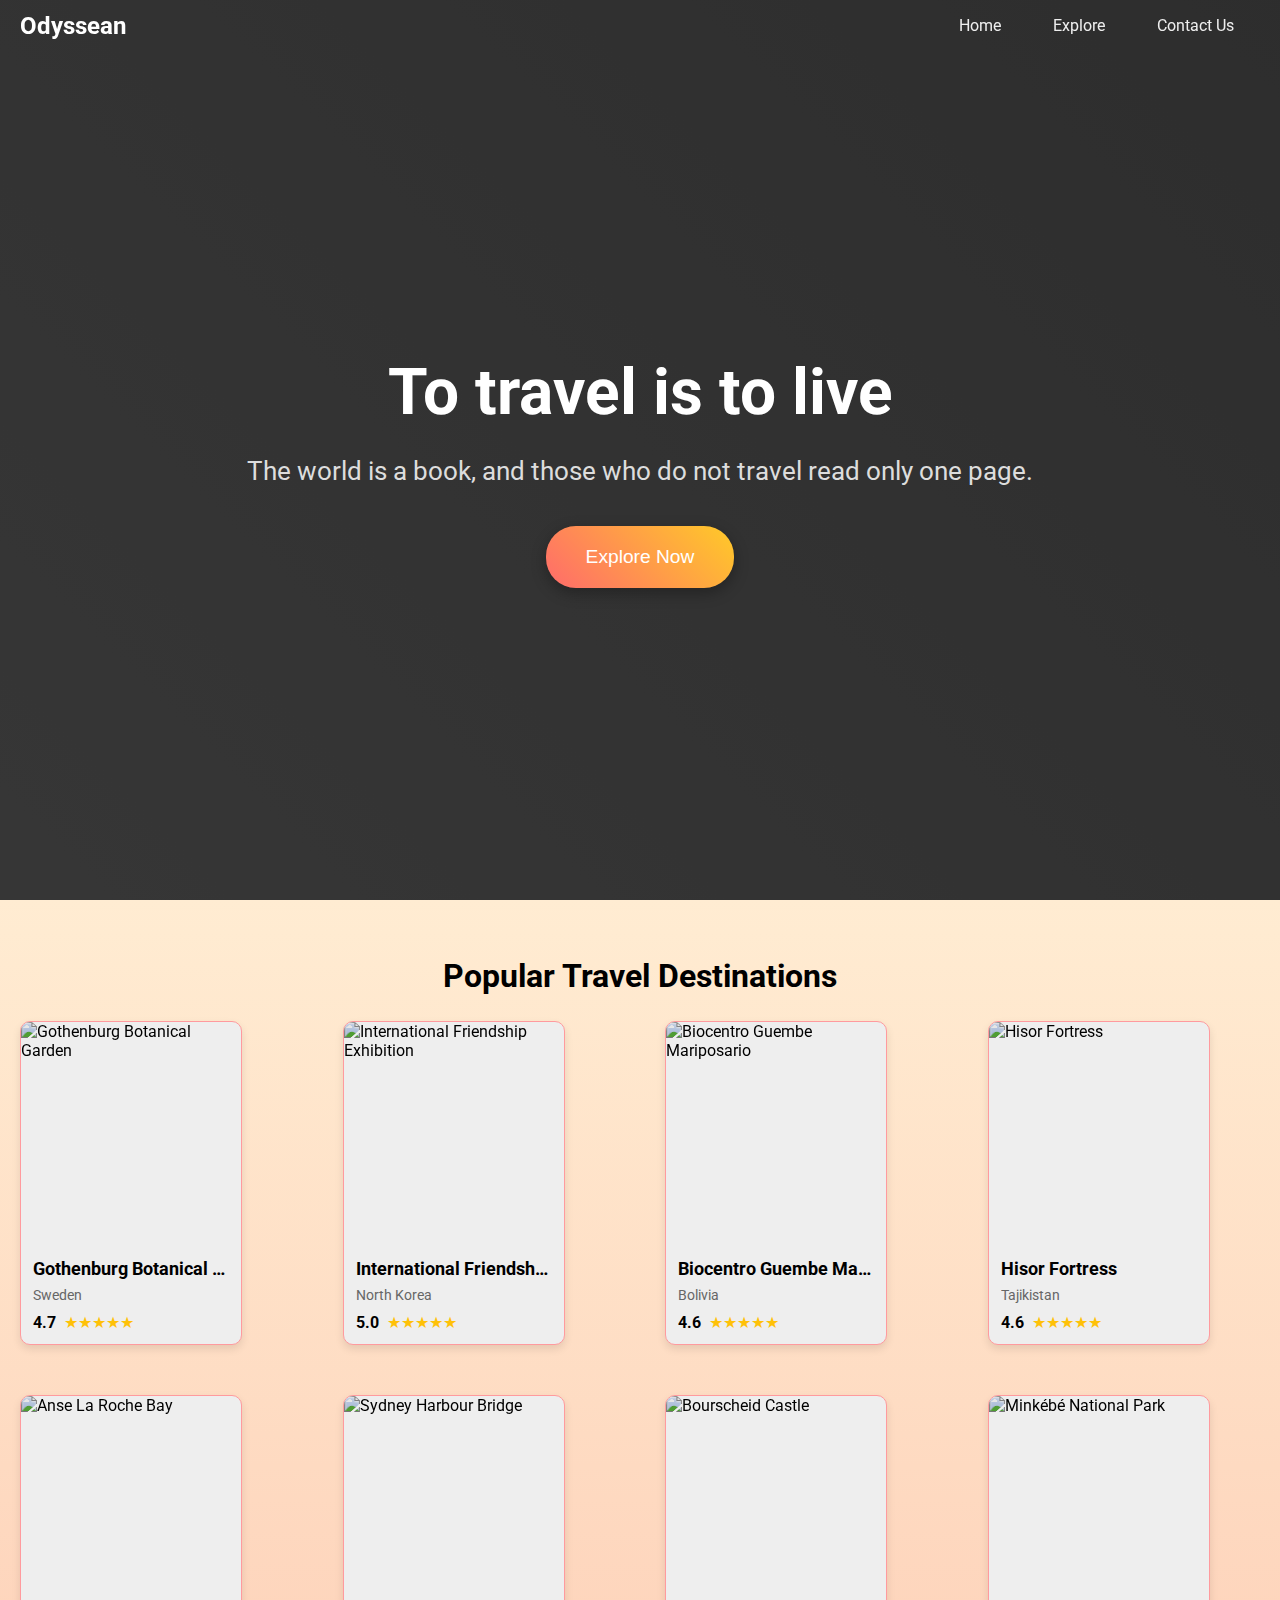
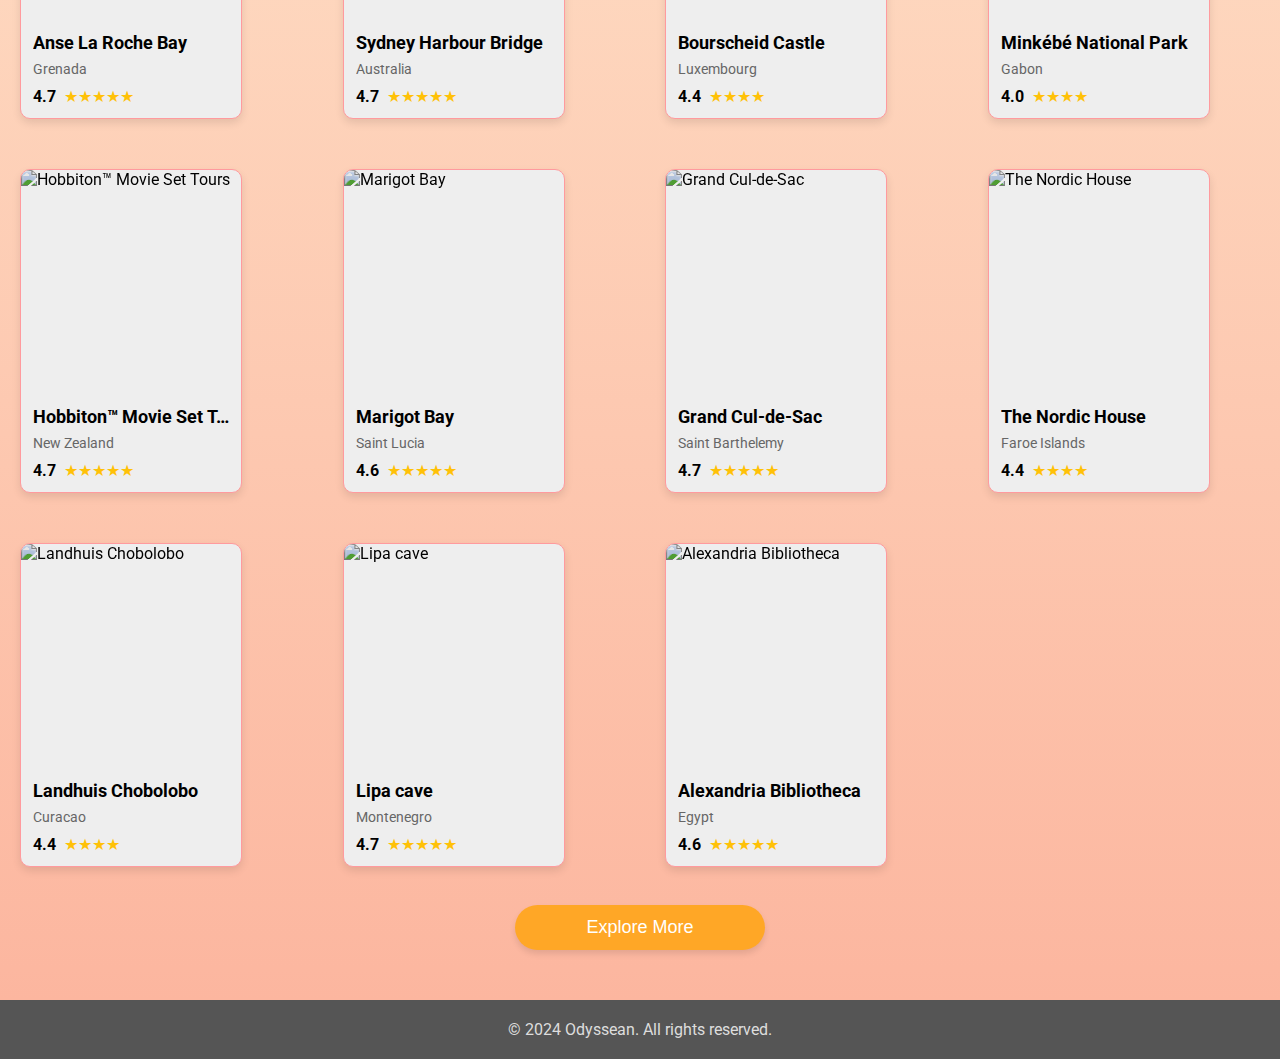
==== commit 080a8459: "fix: fix layout shift using grid div instead of table" ====
--- a/index.html
+++ b/index.html
@@ -37,36 +37,13 @@
 
             <!-- Popular Travel Destinations -->
             <section id="popular-destinations" class="popular-destinations">
-                <div>
-                    <h2>Popular Travel Destinations</h2>
-                    <table>
-                        <tr>
-                            <td></td>
-                            <td></td>
-                            <td></td>
-                            <td></td>
-                            <td></td>
-                        </tr>
-                        <tr>
-                            <td></td>
-                            <td></td>
-                            <td></td>
-                            <td></td>
-                            <td></td>
-                        </tr>
-                        <tr>
-                            <td></td>
-                            <td></td>
-                            <td></td>
-                            <td></td>
-                            <td></td>
-                        </tr>
-                    </table>
-                    <br>
-                    <button class="explore-button" onclick="window.location.href='explore.html'">
-                        Explore More
-                    </button>
-                </div>
+                <h2>Popular Travel Destinations</h2>
+                <div id="card-view"></div>
+                <br>
+                <br>
+                <button class="explore-button" onclick="window.location.href='explore.html'">
+                    Explore More
+                </button>
             </section>
 
             <!-- footer -->
--- a/css/card.css
+++ b/css/card.css
@@ -7,6 +7,7 @@
     box-shadow: 0 4px 8px rgba(0,0,0,0.1);
     transition: transform 0.2s, box-shadow 0.2s;
     overflow: hidden;
+    text-align: left;
 }
 .card:hover img {
     filter: brightness(110%);
@@ -65,4 +66,13 @@
 .rating-stars {
     font-size: 16px;
     color: #ffc107;
+}
+
+
+.card-container {
+    display: grid;
+    grid-template-columns: repeat(auto-fill, minmax(220px, 1fr));
+    grid-gap: 50px;
+    max-width: 1300px;
+    margin: 0 auto;
 }--- a/css/index_styles.css
+++ b/css/index_styles.css
@@ -38,12 +38,12 @@
 }
 .popular-destinations h2 {
     font-size: 2em;
-    margin-bottom: 20px;
+    margin: 10 0 40px;
+    /* margin-bottom: 20px; */
 }
 .popular-destinations table {
     margin-left: auto;
     margin-right: auto;
-    width: 80%;
     border-collapse: separate;
     border-spacing: 10px;
     text-align: left;
@@ -51,7 +51,6 @@
 .popular-destinations th, td {
     padding: 20px;
 }
-
 
 
 .explore-button {
@@ -72,7 +71,6 @@
     box-shadow: 0 8px 12px rgba(0, 0, 0, 0.2);
     transform: translateY(-3px);
 }
-
 
 footer {
     text-align: center;
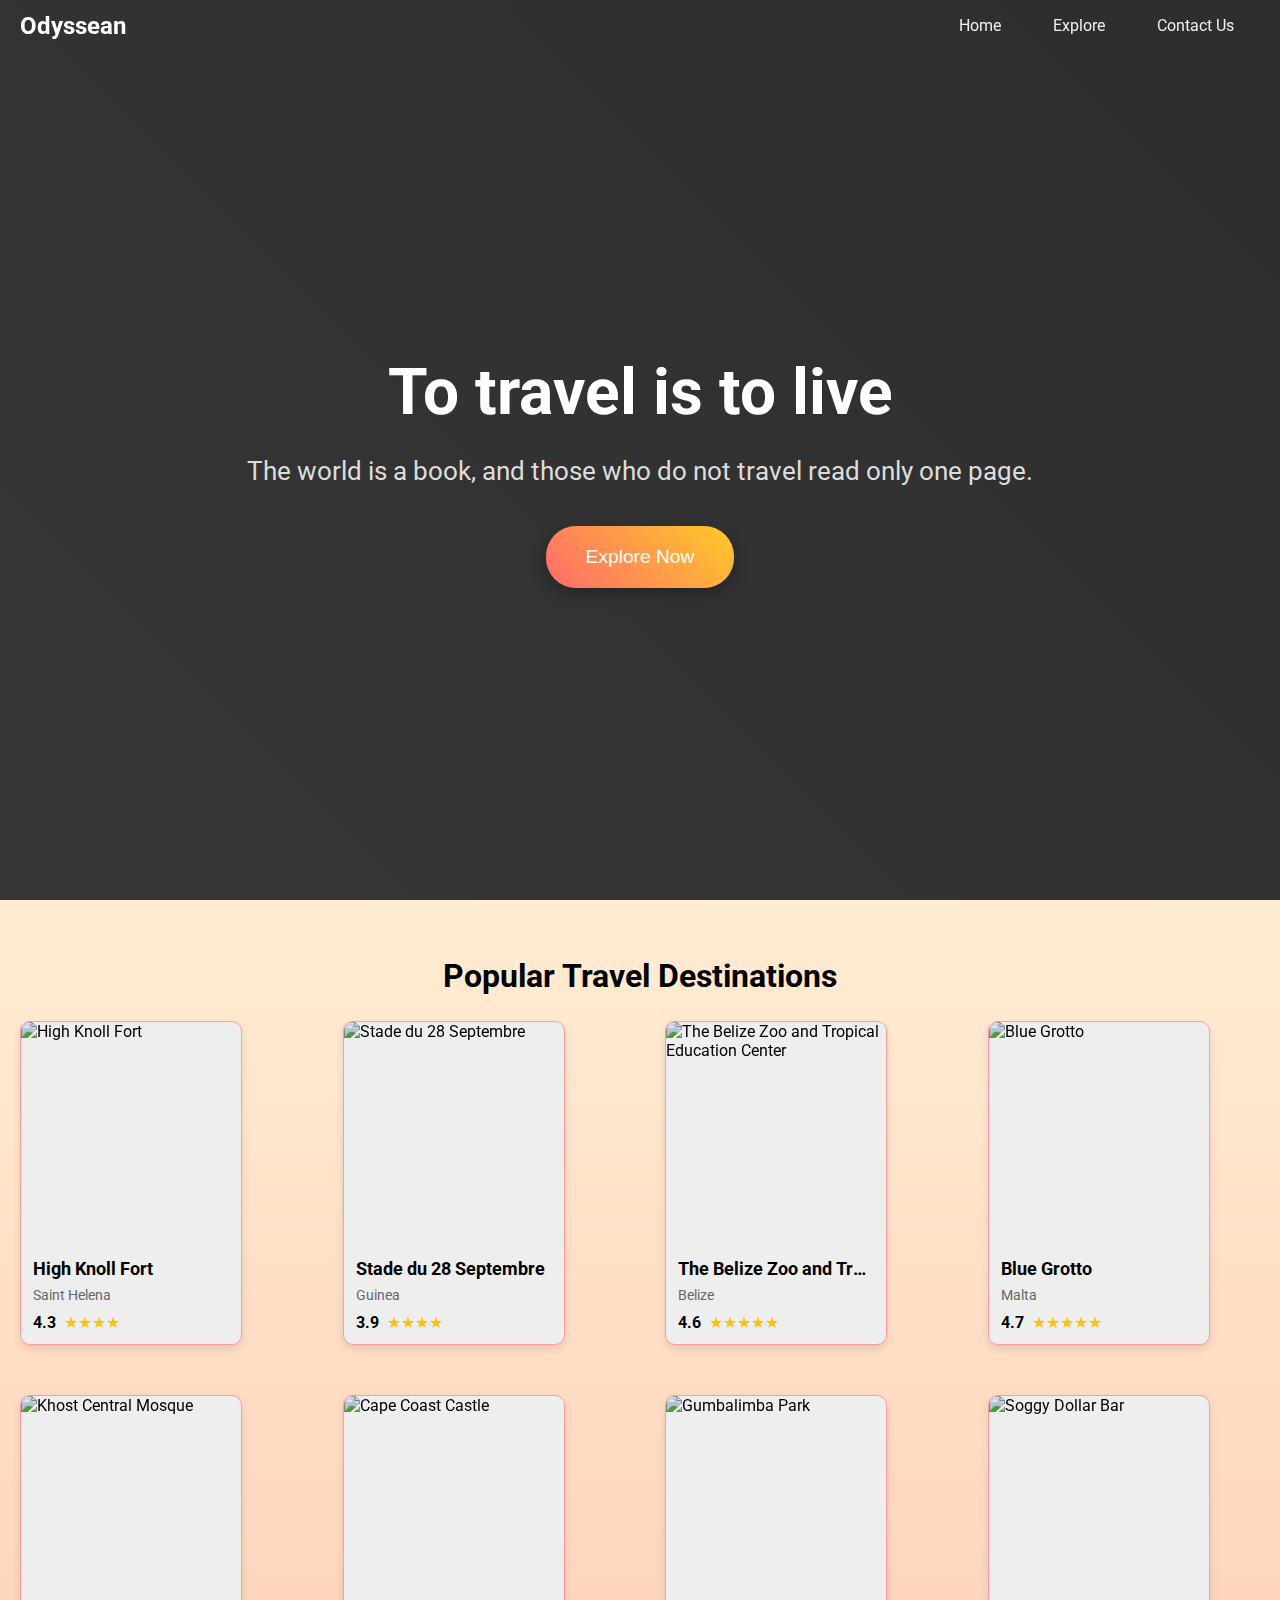
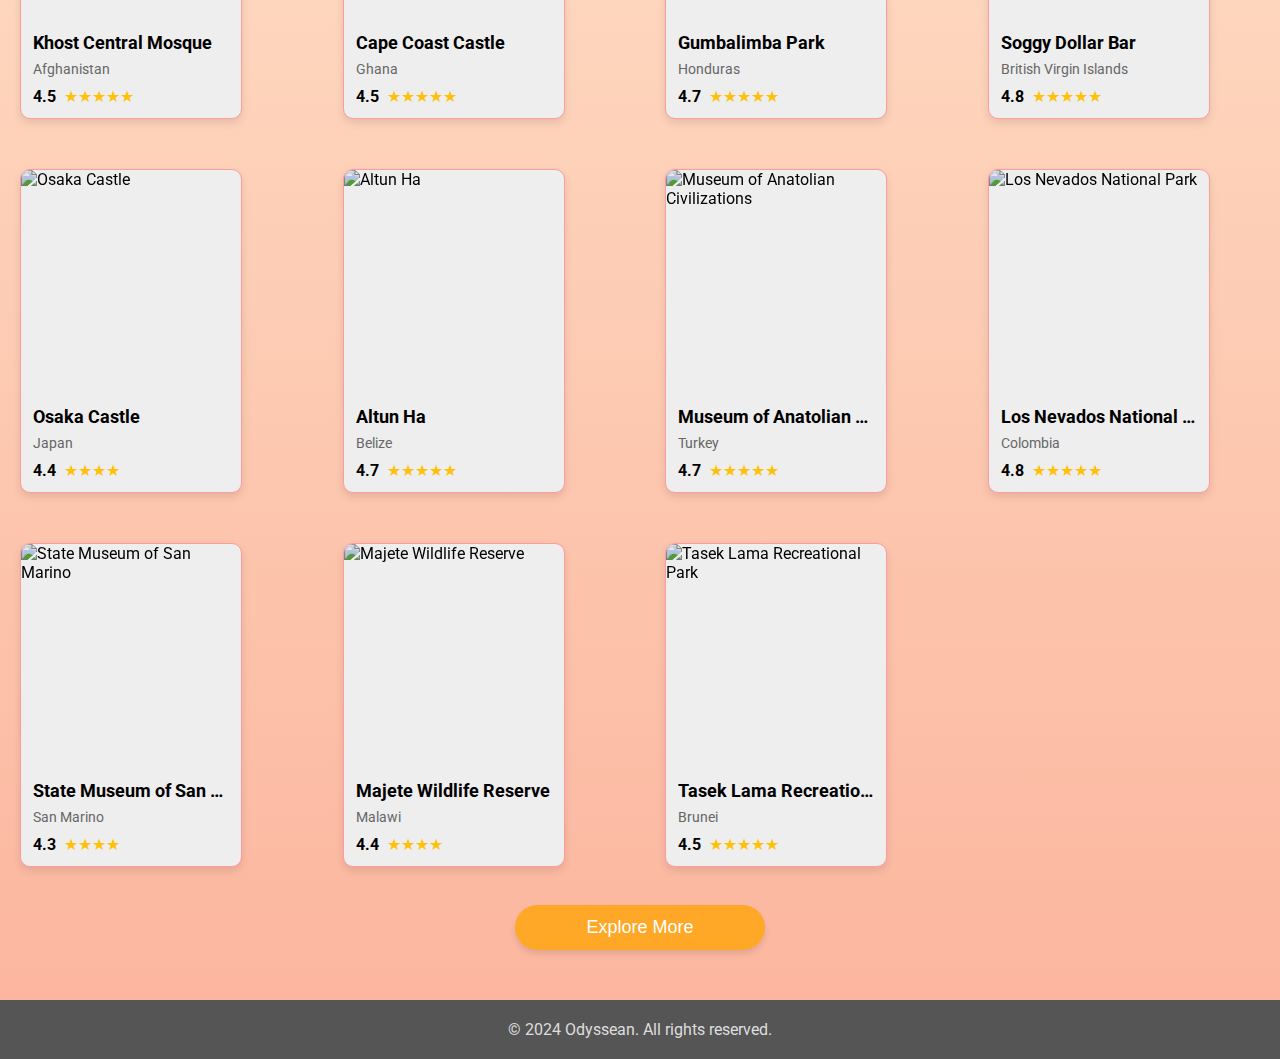
==== commit d1efc5a6: "docs: finish earth page" ====
--- a/index.html
+++ b/index.html
@@ -29,7 +29,7 @@
                 <div class="hero-content">
                     <h1 id="hero-text">To travel is to live</h1>
                     <p id="quote">Find great places to stay, eat, shop, or for vacation</p>
-                    <button class="cta-button" onclick="window.location.href='explore.html'">
+                    <button class="cta-button" onclick="window.location.href='earth.html'">
                         Explore Now
                     </button>
                 </div>
@@ -41,7 +41,7 @@
                 <div id="card-view"></div>
                 <br>
                 <br>
-                <button class="explore-button" onclick="window.location.href='explore.html'">
+                <button class="explore-button" onclick="window.location.href='earth.html'">
                     Explore More
                 </button>
             </section>
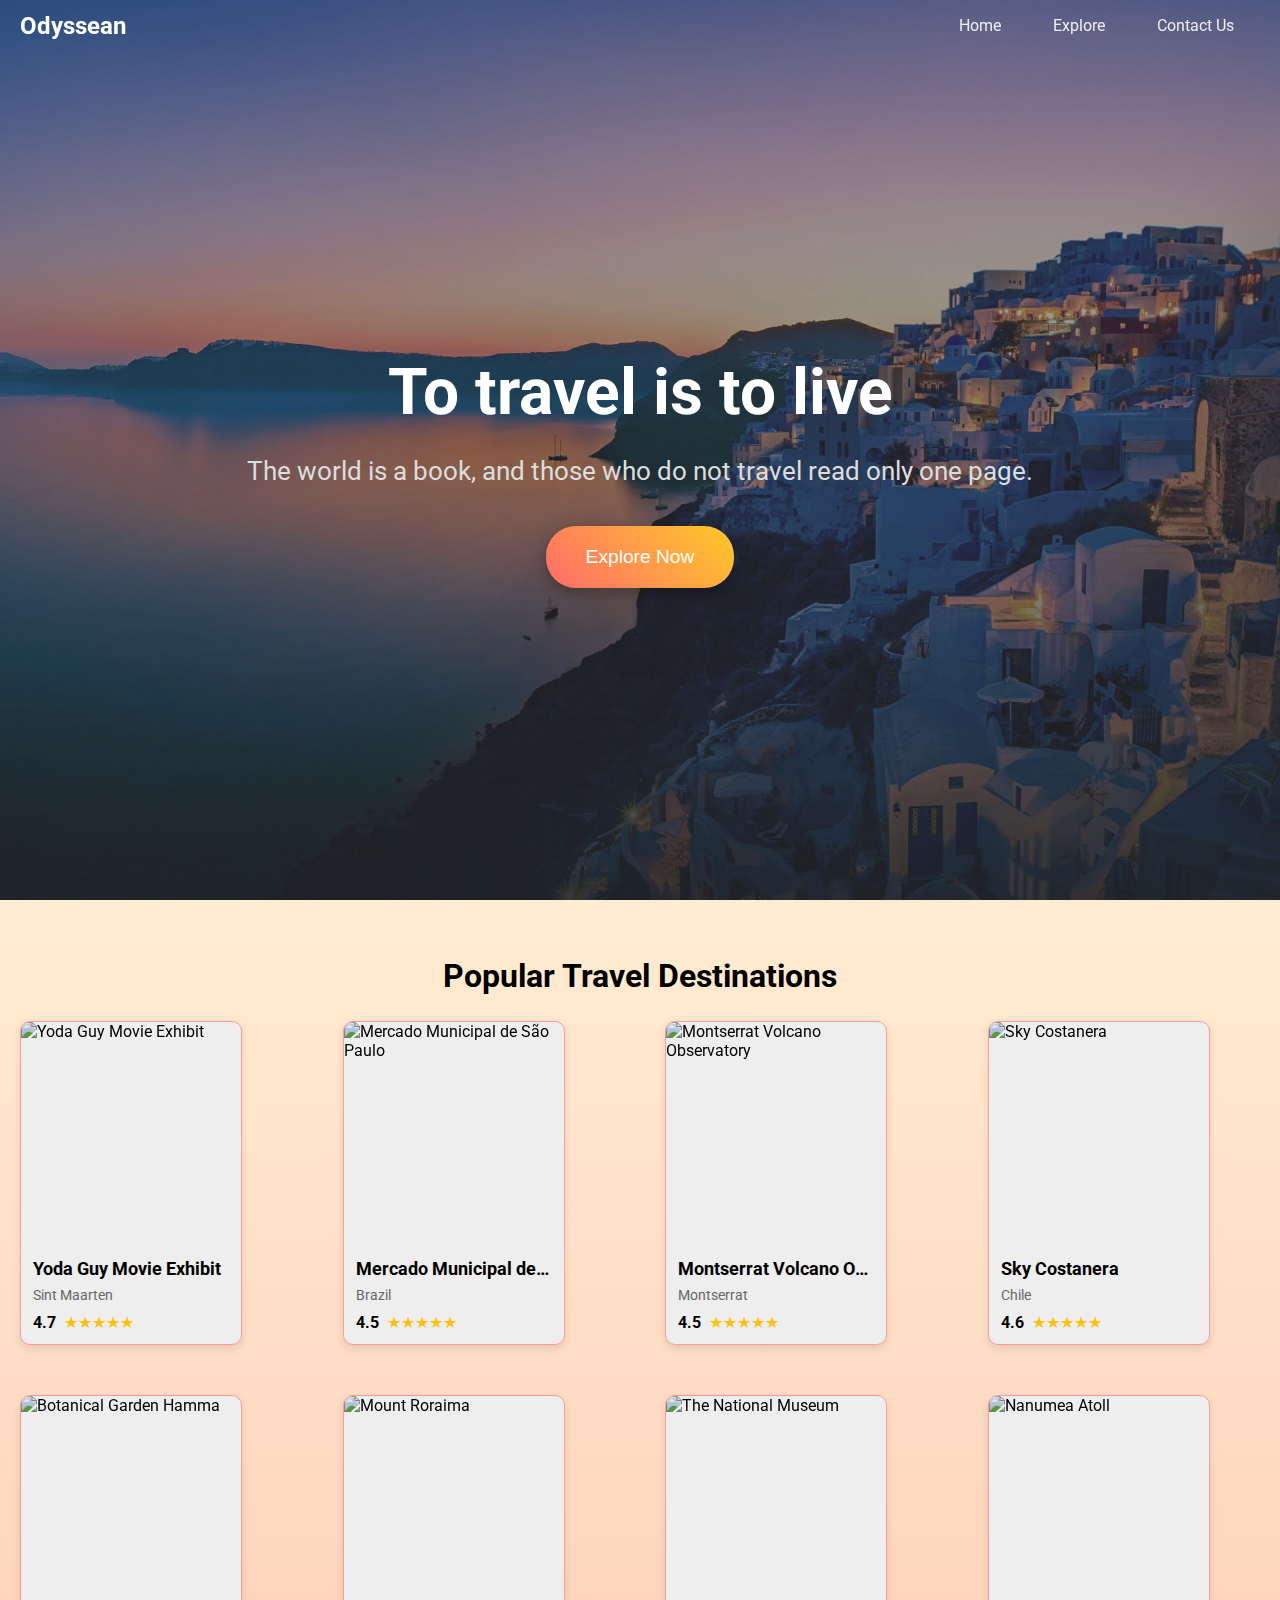
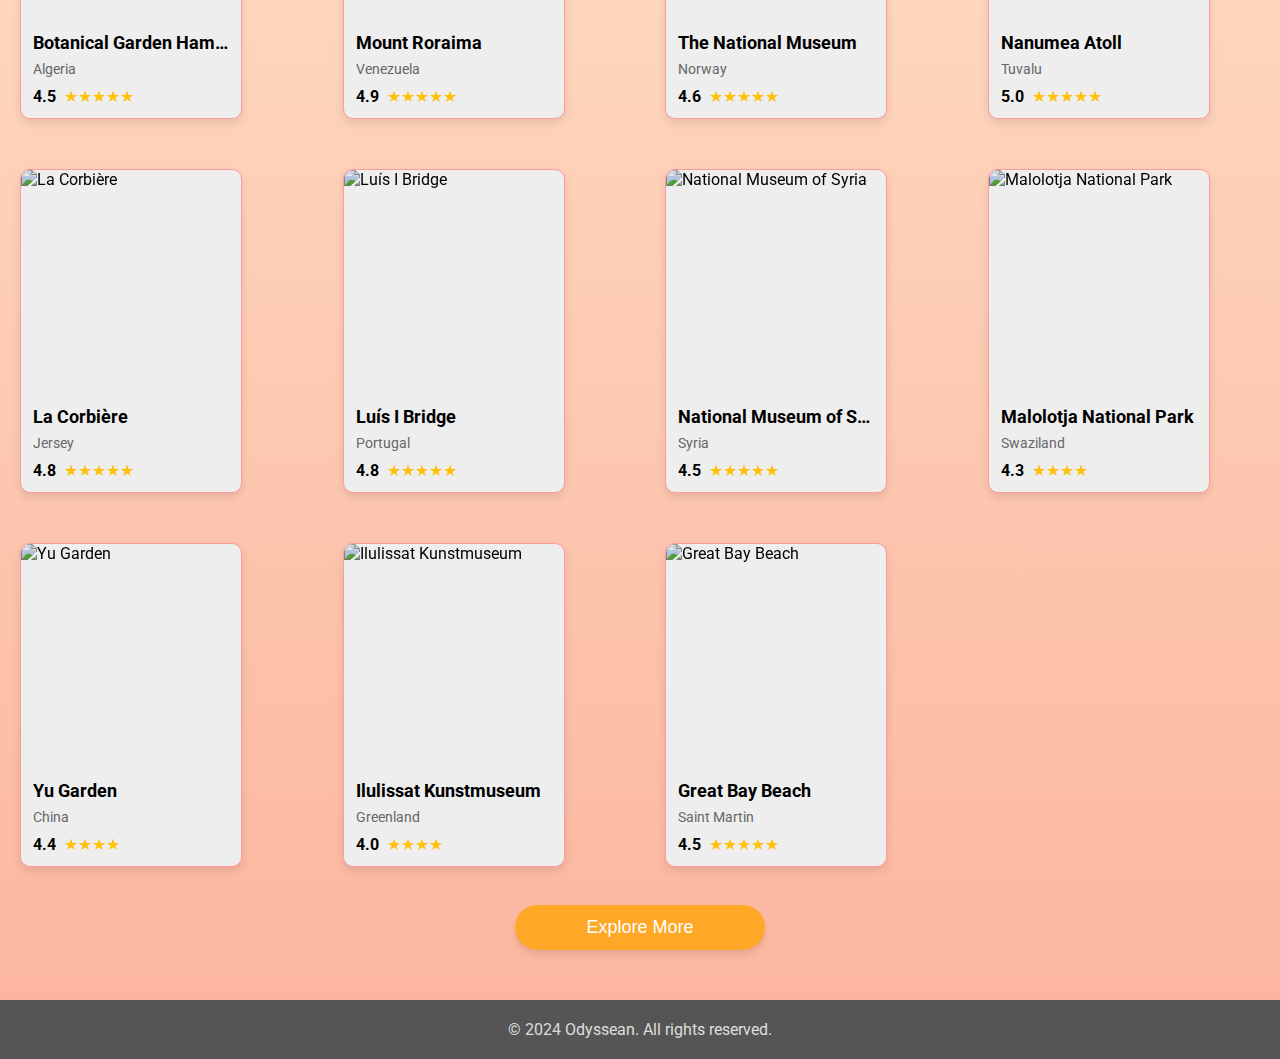
==== commit 9cc5d5bc: "docs: update explore page" ====
--- a/index.html
+++ b/index.html
@@ -19,7 +19,7 @@
                 <a href="index.html" class="logo"> Odyssean</a>
                 <ul>
                     <li><a href="index.html">Home</a></li>
-                    <li><a href="explore.html">Explore</a></li>
+                    <li><a href="earth.html">Explore</a></li>
                     <li><a href="contact_us.html">Contact Us</a></li>
                 </ul>
             </nav>
@@ -54,5 +54,6 @@
 
 
         <script src="javascript/index_scripts.js"></script>
+        <script src="javascript/hero_view.js"></script>
     </body>
 </html>
--- a/css/card.css
+++ b/css/card.css
@@ -13,6 +13,7 @@
     filter: brightness(110%);
 }
 .card:hover {
+    z-index: 1;
     transform: scale(1.05);
     box-shadow: 0 8px 16px rgba(0,0,0,0.2);
 }
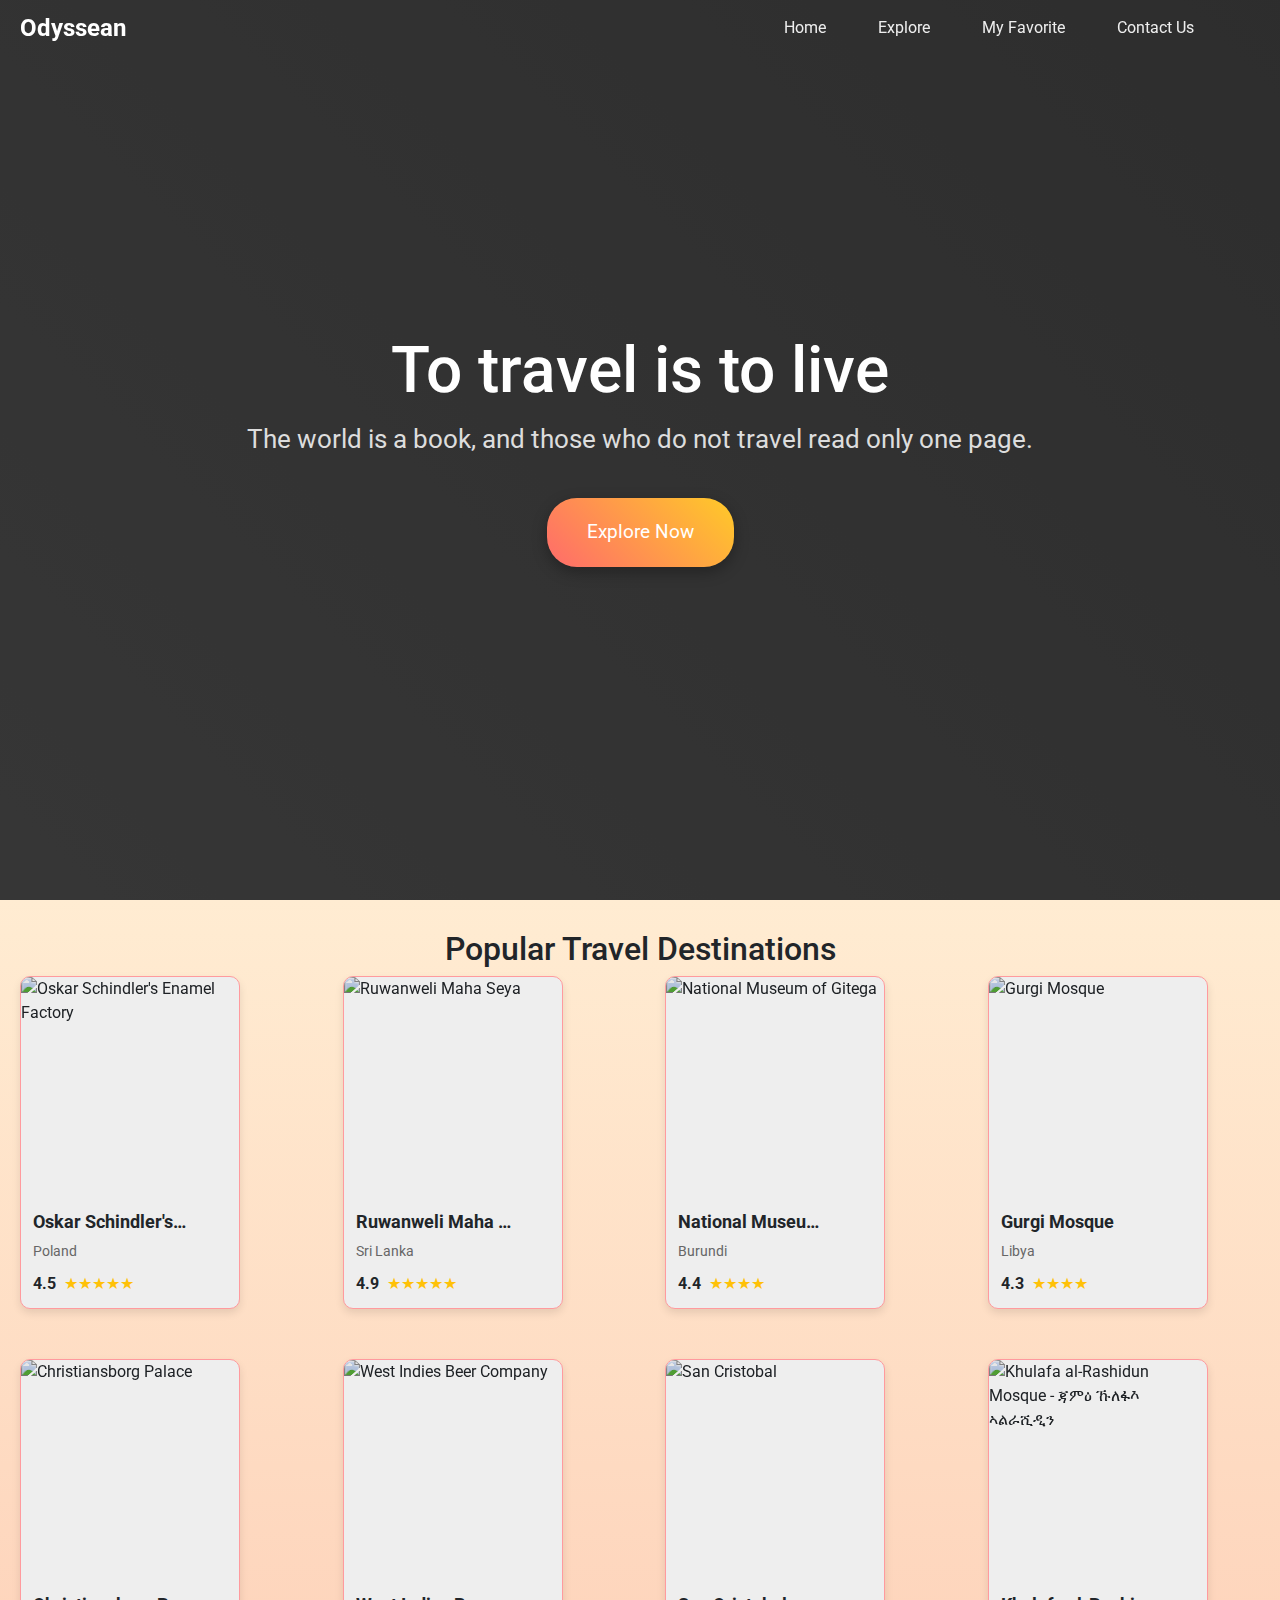
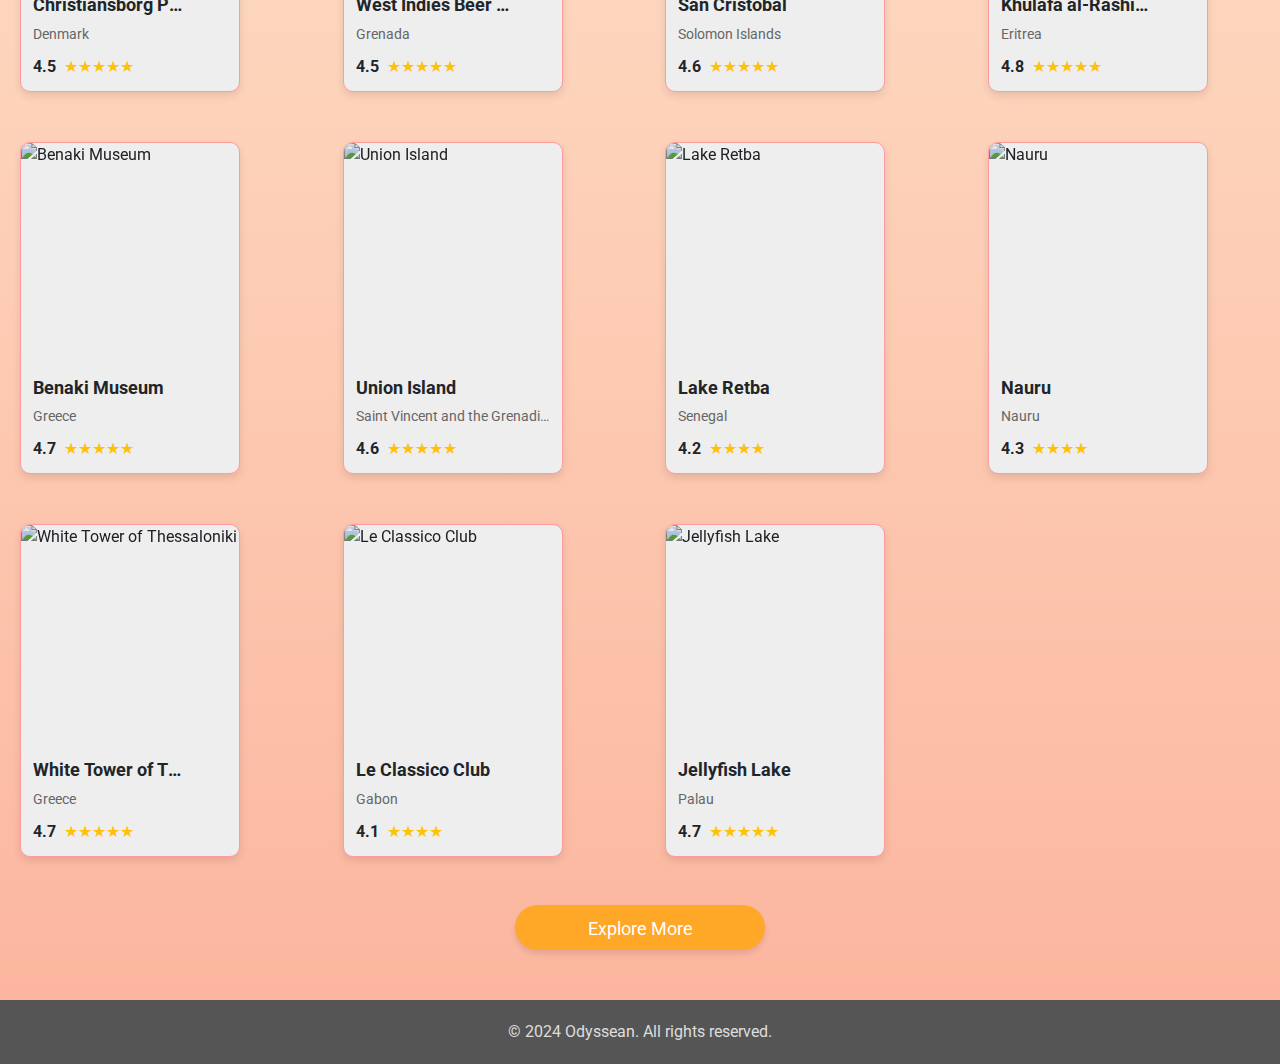
==== commit 3ffde257: "docs: add heart button" ====
--- a/index.html
+++ b/index.html
@@ -5,6 +5,10 @@
         <meta charset="UTF-8">
         <meta name="viewport" content="width=device-width, initial-scale=1.0">
         <title>Odyssean</title>
+
+        <link rel="stylesheet" href="https://cdnjs.cloudflare.com/ajax/libs/twitter-bootstrap/4.1.3/css/bootstrap.min.css">
+        <script type="module" src="https://unpkg.com/ionicons@4.5.10-0/dist/ionicons/ionicons.esm.js"></script>
+
         <link rel="stylesheet" href="css/hero_view.css">
         <link rel="stylesheet" href="css/card.css">
         <link rel="stylesheet" href="css/index_styles.css">
@@ -20,6 +24,7 @@
                 <ul>
                     <li><a href="index.html">Home</a></li>
                     <li><a href="earth.html">Explore</a></li>
+                    <li><a href="my_favorite.html">My Favorite</a></li>
                     <li><a href="contact_us.html">Contact Us</a></li>
                 </ul>
             </nav>
--- a/css/card.css
+++ b/css/card.css
@@ -16,6 +16,7 @@
     z-index: 1;
     transform: scale(1.05);
     box-shadow: 0 8px 16px rgba(0,0,0,0.2);
+    cursor: pointer;
 }
 .card-image {
     position: relative;
@@ -46,6 +47,7 @@
     white-space: nowrap;
     overflow: hidden;
     text-overflow: ellipsis;
+    width: 80%;
 }
 .card-location {
     font-size: 14px;
@@ -69,11 +71,33 @@
     color: #ffc107;
 }
 
-
 .card-container {
     display: grid;
     grid-template-columns: repeat(auto-fill, minmax(220px, 1fr));
     grid-gap: 50px;
     max-width: 1300px;
     margin: 0 auto;
-}+}
+
+
+.heart-btn-wrapper {
+    font-size: 26px;
+    width: 195px;
+    position: absolute;
+}
+ion-icon.active{
+    animation:like 0.5s 1;
+    fill:red;
+    stroke:none;
+}
+ion-icon{
+    fill:transparent;
+    stroke:black;
+    stroke-width:30;
+    transition:all 0.5s;
+}
+@-webkit-keyframes like {
+    0%   { transform: scale(1); }
+    90%   { transform: scale(1.2); }
+    100% { transform: scale(1.1); }
+}
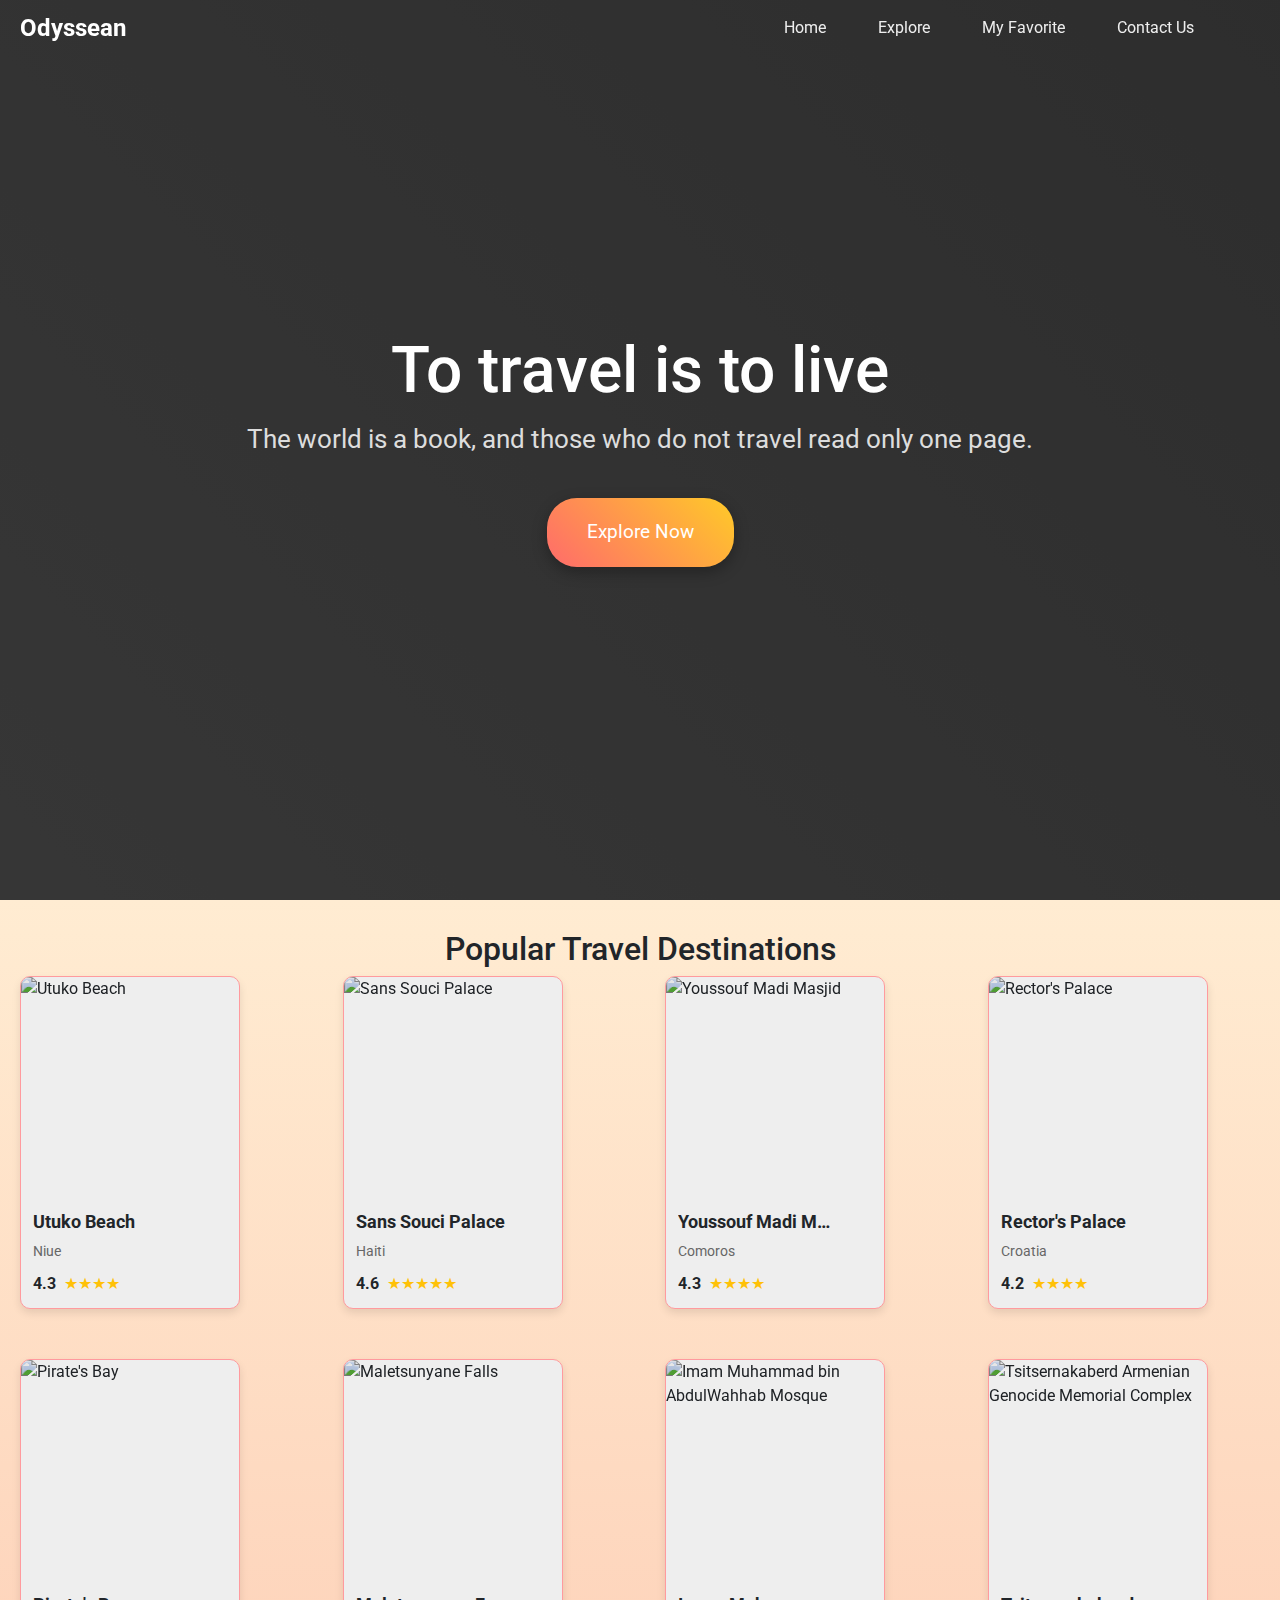
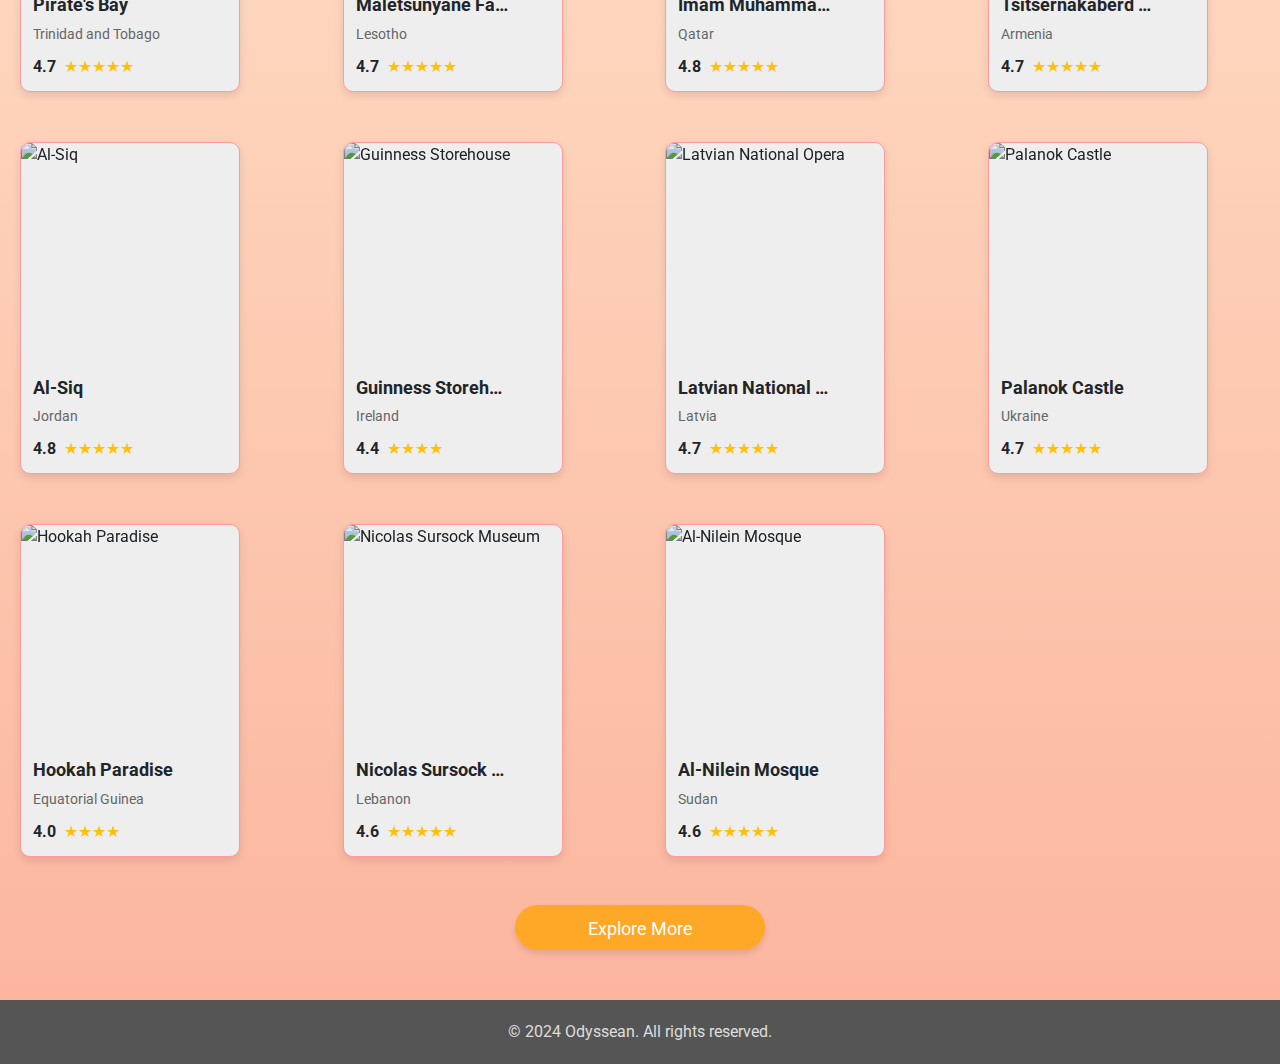
==== commit 80ee2273: "docs: update attraction view" ====
--- a/index.html
+++ b/index.html
@@ -13,6 +13,7 @@
         <link rel="stylesheet" href="css/card.css">
         <link rel="stylesheet" href="css/index_styles.css">
         <link href="https://fonts.googleapis.com/css2?family=Roboto:wght@400;700&display=swap" rel="stylesheet">
+
         <!-- Load the attractions of each country -->
         <script src="data/attractions.js"></script>
     </head>
--- a/css/hero_view.css
+++ b/css/hero_view.css
@@ -63,6 +63,10 @@
 nav ul li a:hover::before {
     opacity: 1;
 }
+nav a:hover {
+    text-decoration: none;
+    color: #FFF;
+}
 
 
 /* Hero view */
